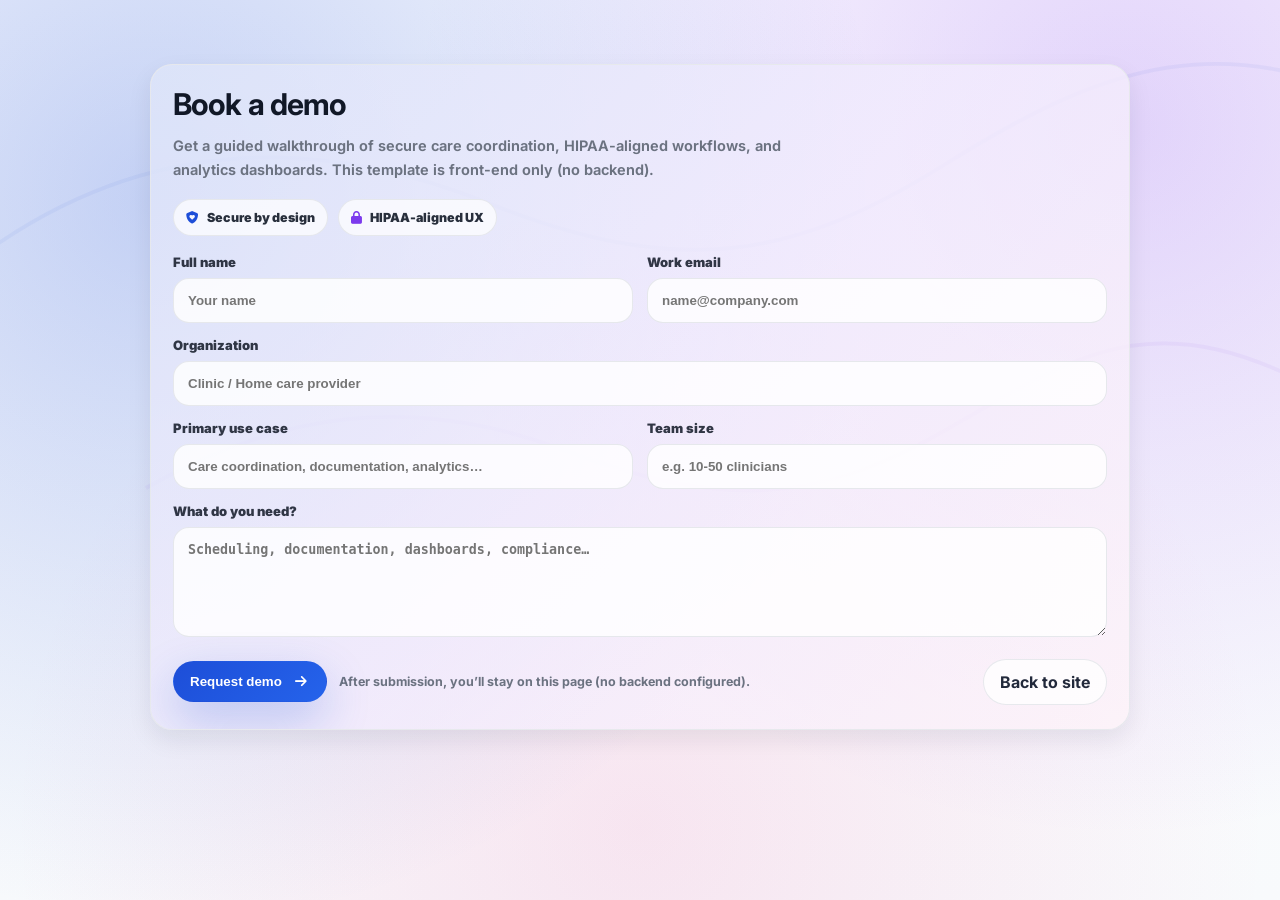
==== demo.html @ 6f3700ff "add all missing project files" ====
<!doctype html>
<html lang="en">
<head>
  <meta charset="utf-8" />
  <meta name="viewport" content="width=device-width, initial-scale=1" />
  <meta name="description" content="Book a demo - Caviient" />
  <title>Book a Demo — Caviient</title>

  <link rel="preconnect" href="https://fonts.googleapis.com" />
  <link rel="preconnect" href="https://fonts.gstatic.com" crossorigin />
  <link href="https://fonts.googleapis.com/css2?family=Inter:wght@400;500;600;700;800&display=swap" rel="stylesheet" />
  <link rel="stylesheet" href="https://cdnjs.cloudflare.com/ajax/libs/font-awesome/6.5.0/css/all.min.css" />

  <link rel="stylesheet" href="css/style.css" />

  <style>
    .demo-page{min-height:100vh; position:relative; overflow:hidden;}
    .demo-hero-bg{
      position:absolute; inset:0; z-index:-2;
      background:
        radial-gradient(circle at 12% 22%, rgba(29,78,216,.26), transparent 55%),
        radial-gradient(circle at 88% 14%, rgba(124,58,237,.22), transparent 52%),
        radial-gradient(circle at 50% 92%, rgba(236,72,153,.12), transparent 60%),
        linear-gradient(180deg, rgba(255,255,255,1), rgba(248,250,252,1));
    }
    .demo-hero-bg::after{
      content:"";
      position:absolute; inset:-120px;
      background:
        url('data:image/svg+xml;utf8,<svg xmlns="http://www.w3.org/2000/svg" width="1200" height="600" viewBox="0 0 1200 600"><path d="M50 200c80-60 170-70 270-30s160 30 240-20 150-80 250-20 190 90 310 40" fill="none" stroke="%231D4ED8" stroke-opacity="0.10" stroke-width="2"/><path d="M140 320c70-40 140-50 220-20s130 30 200-10 110-70 200-20 170 80 270 30" fill="none" stroke="%237C3AED" stroke-opacity="0.10" stroke-width="2"/></svg>');
      background-size:cover;
      opacity:.5;
      z-index:-1;
    }

    .demo-wrap{
      padding:64px 0 42px;
      display:grid;
      grid-template-columns:1fr;
      gap:18px;
      align-items:start;
    }

    .demo-panel{
      width:min(980px, 92vw);
      margin:0 auto;
      border-radius:var(--radius-xl);
      background:rgba(255,255,255,.78);
      border:1px solid rgba(229,231,235,.9);
      box-shadow:var(--shadow-sm);
      overflow:hidden;
      position:relative;
    }
    .demo-panel::before{
      content:"";
      position:absolute; inset:-2px;
      background:linear-gradient(135deg, rgba(29,78,216,.18), rgba(124,58,237,.12), rgba(236,72,153,.08));
      opacity:.65;
      pointer-events:none;
    }
    .demo-panel > *{position:relative; z-index:1;}

    .demo-head{
      padding:22px 22px 0;
      display:flex; align-items:flex-start; justify-content:space-between; gap:16px;
      flex-wrap:wrap;
    }
    .demo-head h1{
      margin:0;
      font-size:30px;
      letter-spacing:-.03em;
      line-height:1.15;
    }
    .demo-head p{margin:12px 0 0; color:var(--muted); font-weight:650; line-height:1.7; max-width:620px; font-size:14.5px;}

    .demo-badges{display:flex; gap:10px; flex-wrap:wrap;}
    .demo-badge{
      padding:10px 12px;
      border-radius:999px;
      border:1px solid rgba(229,231,235,.95);
      background:rgba(255,255,255,.72);
      font-weight:950;
      color:rgba(17,24,39,.9);
      font-size:12.5px;
    }

    .demo-form{
      padding:18px 22px 24px;
      display:grid;
      grid-template-columns:1fr 1fr;
      gap:14px;
      align-items:start;
    }
    .demo-form .field{margin:0;}
    .demo-form .contact-form__full{grid-column:1 / -1;}

    .demo-form-actions{
      grid-column:1 / -1;
      display:flex; gap:12px; align-items:center; justify-content:flex-start; flex-wrap:wrap;
      margin-top:4px;
    }
    .demo-note{color:var(--muted); font-weight:700; font-size:12.5px; line-height:1.6;}

    @media (max-width: 860px){
      .demo-wrap{padding:36px 0 28px;}
      .demo-form{grid-template-columns:1fr;}
      .demo-head{padding:20px 18px 0;}
      .demo-form{padding:14px 18px 20px;}
    }
  </style>
</head>
<body>
  <div class="demo-page">
    <div class="demo-hero-bg" aria-hidden="true"></div>

    <div class="demo-wrap">
      <div class="demo-panel">
        <div class="demo-head">
          <div>
            <h1>Book a demo</h1>
            <p>Get a guided walkthrough of secure care coordination, HIPAA-aligned workflows, and analytics dashboards. This template is front-end only (no backend).</p>
          </div>

          <div class="demo-badges" aria-hidden="true">
            <div class="demo-badge"><i class="fa-solid fa-shield-heart" style="color:var(--primary); margin-right:8px"></i>Secure by design</div>
            <div class="demo-badge"><i class="fa-solid fa-lock" style="color:var(--purple); margin-right:8px"></i>HIPAA-aligned UX</div>
          </div>
        </div>

        <form class="demo-form" onsubmit="return false;">
          <label class="field">
            <span class="field__label">Full name</span>
            <input class="field__input" type="text" placeholder="Your name" required />
          </label>

          <label class="field">
            <span class="field__label">Work email</span>
            <input class="field__input" type="email" placeholder="name@company.com" required />
          </label>

          <label class="field contact-form__full">
            <span class="field__label">Organization</span>
            <input class="field__input" type="text" placeholder="Clinic / Home care provider" required />
          </label>

          <label class="field">
            <span class="field__label">Primary use case</span>
            <input class="field__input" type="text" placeholder="Care coordination, documentation, analytics…" required />
          </label>

          <label class="field">
            <span class="field__label">Team size</span>
            <input class="field__input" type="text" placeholder="e.g. 10-50 clinicians" required />
          </label>

          <label class="field contact-form__full">
            <span class="field__label">What do you need?</span>
            <textarea class="field__input field__textarea" placeholder="Scheduling, documentation, dashboards, compliance…" rows="4" required></textarea>
          </label>

          <div class="demo-form-actions">
            <button type="submit" class="btn btn--primary btn--animated" data-ripple>
              <span class="btn__text">Request demo</span>
              <span class="btn__icon" aria-hidden="true"><i class="fa-solid fa-arrow-right"></i></span>
            </button>
            <div class="demo-note">After submission, you’ll stay on this page (no backend configured).</div>
            <a href="index.html#home" class="btn btn--outline" style="margin-left:auto" data-ripple>
              <span class="btn__text">Back to site</span>
            </a>
          </div>
        </form>
      </div>
    </div>
  </div>

  <script>
    (function(){
      const btns = document.querySelectorAll('button[data-ripple], a[data-ripple]');
      btns.forEach(btn=>{
        btn.addEventListener('pointerdown', (e)=>{
          const rect = btn.getBoundingClientRect();
          const x = e.clientX - rect.left;
          const y = e.clientY - rect.top;
          btn.style.setProperty('--rx', x + 'px');
          btn.style.setProperty('--ry', y + 'px');
          btn.classList.remove('ripple-animate');
          void btn.offsetWidth;
          btn.classList.add('ripple-animate');
          setTimeout(()=>btn.classList.remove('ripple-animate'), 650);
        });
      });
    })();
  </script>
</body>
</html>
---- css/style.css ----
:root{
  --primary:#1D4ED8;
  --secondary:#2563EB;
  --light:#DBEAFE;
  --dark:#0F172A;
  --bg:#FFFFFF;
  --soft:#F8FAFC;
  --text:#111827;
  --muted:#6B7280;
  --border:#E5E7EB;
  --success:#10B981;
  --purple:#7C3AED;
  --orange:#F59E0B;
  --pink:#EC4899;

  --radius-xl:22px;
  --radius-lg:16px;
  --radius-md:12px;
  --radius-sm:10px;

  --shadow-sm:0 10px 25px rgba(15,23,42,.08);
  --shadow-md:0 18px 45px rgba(15,23,42,.14);
  --shadow-lg:0 30px 75px rgba(15,23,42,.20);

  --container:1400px;
}

*{box-sizing:border-box}
html,body{width:100%;}
html{scroll-behavior:smooth; overflow-x:hidden;}
body{
  margin:0;
  font-family:Inter,system-ui,-apple-system,Segoe UI,Roboto,Arial,sans-serif;
  color:var(--text);
  background:var(--bg);
  overflow-x:hidden;
}
img{max-width:100%;height:auto;display:block}
a{color:inherit;text-decoration:none}
*{min-width:0;}


.container{width:min(100%, var(--container)); margin:0 auto; padding:0 20px;}

/* Preloader */
.preloader{
  position:fixed; inset:0;
  display:flex; flex-direction:column; align-items:center; justify-content:center;
  background:linear-gradient(180deg, rgba(255,255,255,1) 0%, rgba(248,250,252,1) 100%);
  z-index:9999;
  transition:opacity .5s ease, transform .7s ease;
}
.preloader--hide{opacity:0; transform:translateY(-10px); pointer-events:none;}
.preloader__spinner{
  width:58px; height:58px; border-radius:50%;
  border:4px solid rgba(37,99,235,.18);
  border-top-color:var(--primary);
  animation:spin 1s linear infinite;
  box-shadow:0 12px 30px rgba(29,78,216,.18);
}
.preloader__text{margin-top:14px; color:var(--muted); font-weight:600; letter-spacing:.2px;}
@keyframes spin{to{transform:rotate(360deg)}}

/* Background blobs/glows */
.bg-blobs{position:fixed; inset:0; z-index:-2; pointer-events:none;}
.blob{position:absolute; filter:blur(42px); opacity:.42; border-radius:999px;}
.blob--1{width:320px; height:320px; background:rgba(37,99,235,.55); left:-80px; top:120px;}
.blob--2{width:420px; height:420px; background:rgba(124,58,237,.35); right:-120px; top:30px;}
.blob--3{width:360px; height:360px; background:rgba(236,72,153,.22); left:30%; bottom:-160px;}

.bg-shapes{position:fixed; inset:0; width:100%; height:100%; z-index:-3; pointer-events:none; opacity:.95;}
.shape{transform-origin:center;}
.shape--1{animation:floatShape1 10s ease-in-out infinite;}
.shape--2{animation:floatShape2 12s ease-in-out infinite;}
.shape--dot{animation:dotPulse 7s ease-in-out infinite;}
.shape--dot2{animation:dotPulse 9s ease-in-out infinite;}
@keyframes floatShape1{0%,100%{transform:translateY(0) scale(1)}50%{transform:translateY(-14px) scale(1.02)}}
@keyframes floatShape2{0%,100%{transform:translateY(0) scale(1)}50%{transform:translateY(10px) scale(1.01)}}
@keyframes dotPulse{0%,100%{transform:scale(1); opacity:.10}50%{transform:scale(1.08); opacity:.16}}

/* Header */
.site-header{
  position:sticky; top:0; z-index:50;
  transition:background .25s ease, backdrop-filter .25s ease, box-shadow .25s ease;
}
.site-header--scrolled{
  background:rgba(255,255,255,.72);
  backdrop-filter:blur(14px);
  box-shadow:0 10px 40px rgba(15,23,42,.10);
}
.header__inner{
  height:78px; display:flex; align-items:center; justify-content:space-between; gap:16px;
}
.brand{display:flex; align-items:center; gap:12px; font-weight:800; letter-spacing:.2px;}
.brand__icon{
  width:40px; height:40px; border-radius:14px;
  display:grid; place-items:center;
  background:linear-gradient(135deg, rgba(29,78,216,.12), rgba(124,58,237,.10));
  border:1px solid rgba(229,231,235,.9);
  box-shadow:0 16px 40px rgba(29,78,216,.16);
}

.brand__text{font-size:18px}

.nav{display:flex; align-items:center; gap:22px; justify-content:center; flex:1;}
.nav__link{position:relative; color:rgba(17,24,39,.85); font-weight:600; font-size:14px; padding:8px 4px;}
.nav__link::after{
  content:"";
  position:absolute; left:0; right:0; bottom:3px;
  height:2px; border-radius:999px;
  background:linear-gradient(90deg, var(--primary), var(--purple));
  transform:scaleX(0);
  transform-origin:left;
  transition:transform .25s ease;
}
.nav__link:hover::after{transform:scaleX(1)}

.header__actions{display:flex; align-items:center; gap:14px;}

.btn{
  display:inline-flex; align-items:center; justify-content:center; gap:10px;
  padding:12px 16px;
  border-radius:999px;
  font-weight:700;
  border:1px solid transparent;
  transition:transform .2s ease, box-shadow .2s ease, background .2s ease, border-color .2s ease;
  position:relative;
  user-select:none;
  overflow:hidden;
}
.btn__icon{width:18px; display:inline-flex; justify-content:center}
.btn__icon--play{
  width:34px; height:34px; border-radius:999px;
  background:rgba(37,99,235,.14);
  border:1px solid rgba(37,99,235,.35);
}

.btn--primary{
  background:linear-gradient(135deg, var(--primary), var(--secondary));
  color:white;
  box-shadow:0 18px 45px rgba(29,78,216,.25);
}
.btn--outline{
  background:rgba(255,255,255,.8);
  border-color:rgba(229,231,235,.9);
  color:rgba(15,23,42,.92);
}
.btn--secondary{
  background:rgba(255,255,255,.75);
  border-color:rgba(219,234,254,.9);
  color:rgba(17,24,39,.92);
}

/* Animated gradient layer */
.btn--animated::before{
  content:"";
  position:absolute; inset:-2px;
  background:linear-gradient(120deg, rgba(255,255,255,.0), rgba(255,255,255,.22), rgba(255,255,255,.0));
  transform:translateX(-130%);
  transition:transform .65s ease;
}
.btn--animated:hover::before{transform:translateX(130%)}

.btn:hover{transform:translateY(-2px)}
.btn--primary:hover{box-shadow:0 24px 70px rgba(29,78,216,.32)}
.btn--outline:hover{box-shadow:0 14px 40px rgba(15,23,42,.10); border-color:rgba(37,99,235,.35)}
.btn--secondary:hover{box-shadow:0 16px 45px rgba(29,78,216,.14); border-color:rgba(37,99,235,.35)}

/* Ripple */
.btn[data-ripple]::after{
  content:"";
  position:absolute;
  width:12px; height:12px;
  border-radius:50%;
  background:rgba(255,255,255,.65);
  transform:translate(-50%,-50%) scale(0);
  opacity:0;
  transition:transform .6s ease, opacity .6s ease;
  pointer-events:none;
}
.btn[data-ripple].ripple-animate::after{
  left:var(--rx); top:var(--ry);
  transform:translate(-50%,-50%) scale(22);
  opacity:1;
}

.hamburger{display:none; background:transparent; border:none; width:44px; height:44px; border-radius:14px; cursor:pointer; position:relative;}
.hamburger__bar{
  position:absolute; left:10px; right:10px;
  height:2px; border-radius:2px; background:rgba(15,23,42,.8);
  transition:transform .25s ease, top .25s ease, opacity .2s ease;
}
.hamburger__bar:nth-child(1){top:14px}
.hamburger__bar:nth-child(2){top:21px}
.hamburger__bar:nth-child(3){top:28px}
.hamburger[aria-expanded="true"] .hamburger__bar:nth-child(1){top:21px; transform:rotate(45deg)}
.hamburger[aria-expanded="true"] .hamburger__bar:nth-child(2){opacity:0}
.hamburger[aria-expanded="true"] .hamburger__bar:nth-child(3){top:21px; transform:rotate(-45deg)}

.mobile-menu{display:none;}

/* HERO */
.hero{padding:48px 0 0; position:relative;}
.hero__grid{display:grid; grid-template-columns:1.05fr .95fr; gap:36px; align-items:center; padding:24px 0 0;}

.hero__sub--left{max-width:560px}

.device__photo{position:absolute; inset:0; width:100%; height:100%; object-fit:cover; border-radius:inherit;}
.device__photo--laptop{padding:0}
.device__photo--phone{object-fit:cover;}

.device__photo--laptop{
  transform:rotate(0deg);
}

.device__photo--phone{
  border-radius:inherit;
}



.hero__label{
  display:inline-flex; align-items:center; gap:10px;
  font-weight:800; letter-spacing:.18em; font-size:12px;
  color:rgba(29,78,216,.95);
  background:rgba(219,234,254,.55);
  border:1px solid rgba(37,99,235,.18);
  padding:10px 14px;
  border-radius:999px;
}
.hero__labelDot{width:7px; height:7px; border-radius:999px; background:var(--primary); box-shadow:0 0 0 6px rgba(37,99,235,.14)}

.hero__title{margin:16px 0 10px; font-size:48px; line-height:1.05; letter-spacing:-.03em;}
.hero__sub{margin:0; color:var(--muted); font-size:16px; line-height:1.75; max-width:560px;}
.hero__globalText{margin:0; color:var(--muted); font-size:16px; line-height:1.75; max-width:560px;}


.hero__cta{display:flex; gap:18px; margin-top:22px; flex-wrap:wrap}
.hero__globalText{margin-top:12px}
.hero__global{margin-top:12px}
.hero__securityLine{margin-top:22px; display:flex; align-items:center; gap:10px; font-weight:700}
.hero__trust{margin-top:26px}

.hero__trust{display:flex; gap:18px; margin-top:28px; flex-wrap:wrap}
.trust-item{display:flex; align-items:center; gap:10px; color:rgba(17,24,39,.86); font-weight:600; font-size:13px;}
.trust-item i{color:var(--primary); width:22px; height:22px; display:grid; place-items:center; border-radius:8px; background:rgba(29,78,216,.10); border:1px solid rgba(29,78,216,.18)}

/* visual */
.hero__visual{position:relative; min-height:520px;}
.hero__particles{position:absolute; inset:0; z-index:1; pointer-events:none;}

.device-stack{position:relative; width:100%; height:100%; z-index:2; transform-style:preserve-3d;}

.device{
  position:absolute;
  border-radius:26px;
  background:rgba(255,255,255,.72);
  border:1px solid rgba(229,231,235,.85);
  box-shadow:var(--shadow-lg);
  backdrop-filter:blur(10px);
}



.device--laptop{
  width:min(560px, 92%);
  height:380px;
  right:10px; top:56px;
  transform:none;
}
.device__glow{
  position:absolute; inset:-18px;
  background:radial-gradient(circle at 30% 20%, rgba(37,99,235,.35), rgba(124,58,237,.10) 55%, rgba(255,255,255,0) 70%);
  filter:blur(22px);
  z-index:-1;
}
.device__screen{position:absolute; inset:14px; border-radius:20px; overflow:hidden; background:linear-gradient(180deg, rgba(15,23,42,.05), rgba(15,23,42,.00));}

.dash-head{display:flex; align-items:center; gap:10px; padding:14px 14px 8px;}
.dash-pill{width:10px; height:10px; border-radius:999px; background:rgba(15,23,42,.14)}
.dash-pill--2{background:rgba(29,78,216,.25)}
.dash-pill--3{background:rgba(124,58,237,.25)}
.dash-title{margin-left:auto; font-weight:800; color:rgba(15,23,42,.78); font-size:13px;}

.dash-body{padding:0 14px 14px;}
.dash-grid{display:grid; grid-template-columns:1fr 1fr; gap:12px;}
.widget{border-radius:18px; border:1px solid rgba(229,231,235,.75); background:rgba(255,255,255,.78);}
.widget__icon{width:36px; height:36px; border-radius:14px; display:grid; place-items:center; background:rgba(37,99,235,.12); border:1px solid rgba(37,99,235,.22); color:var(--primary);}
.widget__icon--blue{background:rgba(29,78,216,.12)}
.widget__icon--purple{background:rgba(124,58,237,.12)}
.widget__icon--green{background:rgba(16,185,129,.12)}
.widget--purple .widget__icon{background:rgba(124,58,237,.12); border-color:rgba(124,58,237,.22); color:var(--purple)}

.widget--metric{padding:14px;}
.widget__label{color:var(--muted); font-size:12px; font-weight:700}
.widget__value{margin-top:8px; font-size:20px; font-weight:900; letter-spacing:-.02em}

.widget--chart{grid-column:1 / -1; padding:14px; position:relative; overflow:hidden; background:linear-gradient(180deg, rgba(219,234,254,.35), rgba(255,255,255,.78));}
.widget__top{display:flex; align-items:flex-start; justify-content:space-between; gap:10px;}
.widget__subtitle{color:rgba(17,24,39,.72); font-weight:800; font-size:13px;}
.chip{font-size:12px; font-weight:800; padding:8px 10px; border-radius:999px; border:1px solid rgba(229,231,235,.75); background:rgba(255,255,255,.85)}
.chip--success{border-color:rgba(16,185,129,.25); color:rgba(16,185,129,.95); background:rgba(16,185,129,.08)}
.chip--purple{border-color:rgba(124,58,237,.25); color:rgba(124,58,237,.95); background:rgba(124,58,237,.08)}

.spark{height:64px; margin-top:10px; border-radius:14px; background:
  linear-gradient(90deg, rgba(37,99,235,.18), rgba(124,58,237,.12));
  position:relative;
}
.spark::before{
  content:"";
  position:absolute; inset:0;
  background-image:linear-gradient(90deg, rgba(15,23,42,.08) 1px, transparent 1px);
  background-size:26px 100%;
  opacity:.7;
}
.spark::after{
  content:"";
  position:absolute; left:-10px; top:6px; right:-10px; bottom:6px;
  background:
    linear-gradient(180deg, rgba(255,255,255,.0), rgba(255,255,255,.35));
  clip-path:polygon(0% 70%, 12% 62%, 22% 66%, 34% 46%, 46% 58%, 56% 40%, 66% 52%, 78% 30%, 88% 38%, 100% 22%, 100% 100%, 0% 100%);
  background-color:rgba(37,99,235,.22);
}

.widget--list{padding:14px;}
.alert-list{list-style:none; padding:0; margin:10px 0 0; display:flex; flex-direction:column; gap:10px; color:rgba(17,24,39,.78); font-weight:700; font-size:13px;}
.dot{width:10px; height:10px; border-radius:999px; display:inline-block; margin-right:10px; vertical-align:middle}
.dot--blue{background:rgba(37,99,235,.8)}
.dot--purple{background:rgba(124,58,237,.8)}
.dot--orange{background:rgba(245,158,11,.86)}

.device__reflection{
  position:absolute; inset:0;
  background:linear-gradient(105deg, rgba(255,255,255,.55), rgba(255,255,255,0) 35%, rgba(255,255,255,.25) 55%, rgba(255,255,255,0) 70%);
  opacity:.25;
  transform:translateX(-40%) skewX(-12deg);
  animation:reflection 6s ease-in-out infinite;
}
@keyframes reflection{0%,40%{transform:translateX(-55%) skewX(-12deg); opacity:.18}70%{transform:translateX(20%) skewX(-12deg); opacity:.28}100%{transform:translateX(20%) skewX(-12deg); opacity:.18}}

.device--phone{
  width:270px; height:420px;
  right:92px; top:120px;
  transform:rotate(9deg);
  border-radius:30px;
}
.phone-screen{inset:10px;}
.phone-top{display:flex; align-items:center; gap:10px; padding:16px 18px 8px;}
.phone-notch{width:72px; height:18px; border-radius:999px; background:rgba(15,23,42,.10); margin:0 auto;}
.phone-time{font-weight:900; color:rgba(17,24,39,.78)}
.phone-card{margin:0 18px; padding:14px; border-radius:18px; background:linear-gradient(180deg, rgba(219,234,254,.55), rgba(255,255,255,.8)); border:1px solid rgba(229,231,235,.8)}
.phone-card__row{display:flex; align-items:center; gap:12px; color:rgba(17,24,39,.85); font-weight:800}
.phone-card__row i{color:var(--primary);}
.phone-card__title{font-size:13px}
.phone-card__sub{font-size:12px; color:var(--muted); font-weight:700}

.progress{margin-top:14px;}
.progress__label{font-size:12px; color:var(--muted); font-weight:800}
.progress__bar{display:block; height:10px; background:rgba(15,23,42,.06); border-radius:999px; overflow:hidden; margin-top:8px;}
.progress__fill{display:block; height:100%; width:0%; background:linear-gradient(90deg, var(--primary), var(--purple)); border-radius:999px;}

.phone-mini{display:grid; grid-template-columns:1fr 1fr; gap:12px; margin:14px 18px 18px;}
.mini{padding:12px; border-radius:18px; border:1px solid rgba(229,231,235,.8); background:rgba(255,255,255,.78)}
.mini__top{display:flex; align-items:center; justify-content:space-between; color:rgba(17,24,39,.8); font-weight:800; font-size:12px;}
.mini__top i{opacity:.95}
.mini--blue{background:linear-gradient(180deg, rgba(219,234,254,.55), rgba(255,255,255,.8))}
.mini--purple{background:linear-gradient(180deg, rgba(237,233,254,.6), rgba(255,255,255,.8))}
.mini__value{margin-top:12px; font-size:20px; font-weight:900; letter-spacing:-.02em;}
.device__shadow{position:absolute; left:50%; bottom:-14px; transform:translateX(-50%); width:240px; height:30px; background:rgba(15,23,42,.20); filter:blur(18px); border-radius:999px; opacity:.35;}

.hero__map{position:absolute; inset:-60px -60px -60px -60px; background:
  radial-gradient(circle at 30% 20%, rgba(37,99,235,.14), transparent 45%),
  radial-gradient(circle at 70% 10%, rgba(124,58,237,.10), transparent 42%),
  linear-gradient(180deg, rgba(219,234,254,.22), rgba(255,255,255,0));
  z-index:0;
  opacity:.9;
}
.hero__map::before{
  content:"";
  position:absolute; inset:0;
  background-image:url('data:image/svg+xml;utf8,<svg xmlns="http://www.w3.org/2000/svg" width="1200" height="600" viewBox="0 0 1200 600"><path d="M50 200c80-60 170-70 270-30s160 30 240-20 150-80 250-20 190 90 310 40" fill="none" stroke="%231D4ED8" stroke-opacity="0.15" stroke-width="2"/><path d="M140 320c70-40 140-50 220-20s130 30 200-10 110-70 200-20 170 80 270 30" fill="none" stroke="%237C3AED" stroke-opacity="0.12" stroke-width="2"/></svg>');
  background-size:cover;
  opacity:.35;
}

/* highlight strip */
.hero__bottom{padding:24px 0 10px;}
.highlight-strip{display:grid; grid-template-columns:repeat(4, 1fr); gap:14px;}
.feature-card{
  padding:18px 18px 16px;
  border-radius:var(--radius-xl);
  background:rgba(255,255,255,.72);
  border:1px solid rgba(229,231,235,.85);
  box-shadow:var(--shadow-sm);
  position:relative;
  overflow:hidden;
  transform:translateY(0);
  transition:transform .25s ease, box-shadow .25s ease, border-color .25s ease;
}
.feature-card::before{
  content:"";
  position:absolute; inset:-2px;
  background:linear-gradient(135deg, rgba(29,78,216,.18), rgba(124,58,237,.14), rgba(236,72,153,.08));
  opacity:0;
  transition:opacity .25s ease;
}
.feature-card:hover{transform:translateY(-6px); box-shadow:var(--shadow-md); border-color:rgba(37,99,235,.28)}
.feature-card:hover::before{opacity:1}
.feature-card__icon{
  width:42px; height:42px; border-radius:16px;
  display:grid; place-items:center;
  margin-bottom:12px;
  border:1px solid rgba(229,231,235,.9);
  background:rgba(255,255,255,.7);
  color:var(--primary);
  position:relative;
  z-index:1;
}
.feature-card__icon--blue{background:rgba(29,78,216,.12); border-color:rgba(29,78,216,.25)}
.feature-card__icon--cyan{background:rgba(37,99,235,.10); border-color:rgba(37,99,235,.22); color:rgba(37,99,235,.95)}
.feature-card__icon--purple{background:rgba(124,58,237,.10); border-color:rgba(124,58,237,.22); color:var(--purple)}
.feature-card__icon--green{background:rgba(16,185,129,.10); border-color:rgba(16,185,129,.22); color:var(--success)}
.feature-card__title{margin:0; font-size:16px; font-weight:900; letter-spacing:-.01em; position:relative; z-index:1;}
.feature-card__desc{margin:10px 0 0; color:var(--muted); line-height:1.6; font-weight:600; font-size:13.5px; position:relative; z-index:1;}

/* Sections */
.section{padding:72px 0;}
.section--light{background:transparent}
.section--dark{
  background:linear-gradient(180deg, rgba(15,23,42,1) 0%, rgba(9,14,28,1) 100%);
  position:relative;
  overflow:hidden;
}
.section--dark::before{
  content:""; position:absolute; inset:-80px;
  background:radial-gradient(circle at 20% 20%, rgba(29,78,216,.28), transparent 40%),
    radial-gradient(circle at 80% 10%, rgba(124,58,237,.22), transparent 45%);
  opacity:.65;
}
.section--dark .container{position:relative; z-index:1;}

.section-head__title{margin:0; font-size:34px; letter-spacing:-.03em; line-height:1.2; text-align:center; color:rgba(29,78,216,.98);}
.section-head__sub{margin:14px auto 0; color:var(--muted); font-weight:600; line-height:1.7; max-width:720px; text-align:center}

/* Solutions section polish */
#solutions .section-head{
  text-align:center;
}

#solutions .section-head__title{
  margin-left:auto;
  margin-right:auto;
}

#solutions .section-head__sub{
  margin-left:auto;
  margin-right:auto;
}

/* Services */
.services-grid{display:grid; grid-template-columns:repeat(3, 1fr); gap:16px; margin-top:30px;}
.service-card{
  background:rgba(255,255,255,.72);
  border:1px solid rgba(229,231,235,.85);
  border-radius:var(--radius-xl);
  padding:20px;
  box-shadow:var(--shadow-sm);
  position:relative;
  overflow:hidden;
  transition:transform .25s ease, box-shadow .25s ease, border-color .25s ease;
}
.service-card::after{
  content:"";
  position:absolute; inset:-1px;
  background:linear-gradient(135deg, rgba(29,78,216,.22), rgba(124,58,237,.14), rgba(236,72,153,.10));
  opacity:0;
  transition:opacity .25s ease;
}
.service-card:hover{transform:translateY(-6px); box-shadow:var(--shadow-md); border-color:rgba(37,99,235,.30)}
.service-card:hover::after{opacity:1}
.service-card > *{position:relative; z-index:1}

.service-card__icon{
  width:46px; height:46px; border-radius:18px;
  display:grid; place-items:center;
  border:1px solid rgba(229,231,235,.9);
  margin-bottom:14px;
}
.service-card__icon--blue{background:rgba(29,78,216,.12); color:var(--primary); border-color:rgba(29,78,216,.22)}
.service-card__icon--purple{background:rgba(124,58,237,.12); color:var(--purple); border-color:rgba(124,58,237,.22)}
.service-card__icon--green{background:rgba(16,185,129,.12); color:var(--success); border-color:rgba(16,185,129,.22)}
.service-card__icon--orange{background:rgba(245,158,11,.14); color:var(--orange); border-color:rgba(245,158,11,.25)}
.service-card__icon--pink{background:rgba(236,72,153,.12); color:var(--pink); border-color:rgba(236,72,153,.22)}
.service-card__icon--cyan{background:rgba(37,99,235,.12); color:rgba(37,99,235,.95); border-color:rgba(37,99,235,.22)}

.service-card__title{margin:0; font-size:16px; font-weight:900; letter-spacing:-.01em;}
.service-card__desc{margin:10px 0 0; color:var(--muted); line-height:1.65; font-weight:600; font-size:13.5px}
.service-card__link{margin-top:16px; display:flex; align-items:center; justify-content:space-between; font-weight:900; font-size:14px; color:rgba(29,78,216,.98)}
.service-card__link i{transition:transform .25s ease}
.service-card:hover .service-card__link i{transform:translateX(4px) rotate(-8deg)}

/* Stats */
.stats-grid{display:grid; grid-template-columns:repeat(5, 1fr); gap:14px;}
.section--dark .stat-card{
  background:rgba(255,255,255,.08);
  border:1px solid rgba(255,255,255,.14);
  backdrop-filter:blur(14px);
  -webkit-backdrop-filter:blur(14px);
}
.stat-card{
  background:rgba(255,255,255,.06);
  border:1px solid rgba(229,231,235,.16);
  border-radius:var(--radius-xl);
  padding:18px;
  color:white;
  transition:transform .25s ease, box-shadow .25s ease, border-color .25s ease;
  box-shadow:none;
  position:relative;
  overflow:hidden;
}
.stat-card::before{
  content:""; position:absolute; inset:-2px;
  background:linear-gradient(135deg, rgba(29,78,216,.20), rgba(124,58,237,.12));
  opacity:0; transition:opacity .25s ease;
}
.stat-card > *{position:relative; z-index:1}
.stat-card:hover{transform:translateY(-6px); border-color:rgba(37,99,235,.35); box-shadow:0 24px 60px rgba(29,78,216,.18)}
.stat-card:hover::before{opacity:1}

.stat-card__icon{width:44px; height:44px; border-radius:18px; display:grid; place-items:center; border:1px solid rgba(229,231,235,.18); background:rgba(255,255,255,.06); color:rgba(147,197,253,.95); margin-bottom:10px;}
.stat-card__num{font-size:26px; font-weight:950; letter-spacing:-.03em;}
.stat-card__label{margin-top:6px; color:rgba(255,255,255,.78); font-weight:700; font-size:13.5px; line-height:1.3;}

/* Footer */
.footer{
  padding:64px 0 28px;
  background:linear-gradient(180deg, rgba(12,22,46,1) 0%, rgba(9,14,28,1) 100%);
  border-top:1px solid rgba(37,99,235,.18);
  position:relative;
  overflow:hidden;
}

/* Glassmorphism layer */
.footer::before{
  content:"";
  position:absolute;
  inset:0;
  background:
    radial-gradient(circle at 18% 30%, rgba(29,78,216,.28), transparent 55%),
    radial-gradient(circle at 78% 20%, rgba(124,58,237,.20), transparent 52%),
    radial-gradient(circle at 55% 90%, rgba(236,72,153,.12), transparent 55%);
  opacity:.85;
  pointer-events:none;
}

.footer__inner{
  display:grid;
  grid-template-columns:1.2fr 1.8fr;
  gap:34px;
  position:relative;
  z-index:1;
}

/* Decorative blobs */
.footer__blobs{
  z-index:0;
  pointer-events:none;
}

.footer__blobs .blob{
  opacity:.55;
  filter:blur(52px);
}

.footer__blobs .blob--1{left:-120px; top:100px; width:360px; height:360px; background:rgba(37,99,235,.48)}
.footer__blobs .blob--2{right:-160px; top:40px; width:460px; height:460px; background:rgba(124,58,237,.32)}
.footer__blobs .blob--3{left:18%; bottom:-220px; width:420px; height:420px; background:rgba(236,72,153,.18)}

.footer__brand{
  background:rgba(255,255,255,.06);
  border:1px solid rgba(255,255,255,.12);
  border-radius:var(--radius-xl);
  padding:20px 18px;
  backdrop-filter:blur(16px);
  -webkit-backdrop-filter:blur(16px);
  box-shadow:0 20px 70px rgba(2,6,23,.35);
}

.footer__brand .brand--footer{margin-bottom:12px}

.brand--footer .brand__icon{
  box-shadow:0 18px 55px rgba(29,78,216,.25);
  border-color:rgba(255,255,255,.16);
  background:linear-gradient(135deg, rgba(29,78,216,.18), rgba(124,58,237,.12));
  display:grid;
  place-items:center;
  padding:8px;
}

.brand__logo{
  width:34px;
  height:34px;
  object-fit:contain;
  display:block;
}


.footer__tagline{
  color:rgba(255,255,255,.78);
  font-weight:750;
  line-height:1.7;
  margin-top:8px;
}

.footer__tagline--sub{
  color:rgba(147,197,253,.92);
  font-weight:800;
}

.footer__columns{
  display:grid;
  grid-template-columns:repeat(5, 1fr);
  gap:18px;
  align-items:start;
}

.footer__col{
  background:transparent;
  border:none;
  border-radius:0;
  padding:0;
}


.footer__title{
  font-weight:800;
  color:rgba(255,255,255,.9);
  margin-bottom:12px;
  font-size:13px;
  letter-spacing:.02em;
}


.footer__link{
  display:block;
  color:rgba(255,255,255,.72);
  font-weight:650;
  padding:8px 0;
  transition:color .2s ease, transform .2s ease, opacity .2s ease;
  font-size:13.5px;
}


.footer__link:hover{
  color:rgba(147,197,253,1);
  transform:translateX(4px);
}

.footer__bottom{
  margin-top:26px;
  position:relative;
  z-index:1;
  padding-top:18px;
  border-top:1px solid rgba(255,255,255,.10);
  color:rgba(229,231,235,.75);
  font-weight:750;
}

.footer__bottomLine{
  display:flex;
  align-items:flex-start;
  justify-content:space-between;
  gap:16px;
  flex-wrap:wrap;
}

.footer__legal{
  display:flex;
  gap:10px;
  flex-wrap:wrap;
  align-items:center;
}

.footer__legalLink{
  color:rgba(229,231,235,.78);
  font-weight:800;
  transition:color .2s ease;
}
.footer__legalLink:hover{color:rgba(147,197,253,1)}
.footer__sep{opacity:.55}

/* Responsive footer */
@media (max-width: 1100px){
  .footer__inner{grid-template-columns:1fr;}
  .footer__columns{grid-template-columns:repeat(2, 1fr)}
}

@media (max-width: 860px){
  .footer{padding:54px 0 22px;}
  .footer__columns{grid-template-columns:1fr}
  .footer__col{padding:14px 12px}
  .footer__bottomLine{flex-direction:column; align-items:flex-start}
}

/* Dropdown (Navbar) */
.nav-dd{position:relative; display:block;}
.nav-dd__trigger{background:transparent; border:none; cursor:pointer; font:inherit; padding:8px 4px; color:rgba(17,24,39,.85); font-weight:600;}
.nav-dd__menu{
  position:absolute; left:0; top:calc(100% + 14px);
  min-width:420px;
  padding:16px;
  border-radius:22px;
  background:rgba(255,255,255,.10);
  border:1px solid rgba(229,231,235,.28);
  box-shadow:0 30px 90px rgba(2,6,23,.22);
  backdrop-filter:blur(20px);
  -webkit-backdrop-filter:blur(20px);
  opacity:0; transform:translateY(10px) scale(.98);
  pointer-events:none;
  transition:opacity .18s ease, transform .22s ease;
}
.nav-dd__menu::before{
  content:"";
  position:absolute;
  inset:-2px;
  border-radius:26px;
  background:linear-gradient(135deg, rgba(29,78,216,.35), rgba(124,58,237,.20), rgba(236,72,153,.10));
  opacity:.60;
  filter:blur(18px);
  z-index:-1;
}

.nav-dd__grid{
  display:grid;
  grid-template-columns:1fr 1fr;
  gap:10px 14px;
}

.nav-dd__item{
  display:flex;
  align-items:center;
  gap:12px;
  padding:12px 12px;
  border-radius:16px;
  font-weight:1000;
  font-size:18px;
  color:rgba(15,23,42,.92);
  transition:background .18s ease, transform .18s ease, color .18s ease;
  background:rgba(255,255,255,.08);
  border:1px solid rgba(229,231,235,.18);
}
.nav-dd__item i{
  font-size:18px;
  width:38px;
  height:38px;
  display:grid;
  place-items:center;
  border-radius:14px;
  background:rgba(29,78,216,.12);
  border:1px solid rgba(29,78,216,.20);
  color:var(--primary);
  flex:0 0 auto;
}

.nav-dd__menu{position:absolute;}
.nav-dd__item:hover{background:rgba(219,234,254,.55); color:rgba(29,78,216,.98); transform:translateY(-2px);}
.nav-dd[data-open="true"] .nav-dd__menu{opacity:1; transform:translateY(0) scale(1); pointer-events:auto;}


/* Mobile dropdown */
.mobile-dd{display:flex; flex-direction:column; gap:8px; margin:6px 0;}
.mobile-dd__trigger{
  border:1px solid rgba(229,231,235,.85);
  background:rgba(255,255,255,.75);
  padding:12px 14px;
  border-radius:14px;
  font-weight:950;
  cursor:pointer;
  color:rgba(17,24,39,.92);
  transition:transform .2s ease, box-shadow .2s ease, border-color .2s ease;
}
.mobile-dd__trigger:hover{transform:translateY(-2px); box-shadow:0 16px 45px rgba(15,23,42,.10); border-color:rgba(37,99,235,.35)}
.mobile-dd__menu{display:flex; flex-direction:column; gap:10px; padding-left:10px;}
.mobile-dd__item{
  padding:10px 14px;
  border-radius:12px;
  border:1px solid rgba(229,231,235,.75);
  background:rgba(255,255,255,.72);
  font-weight:900;
  color:rgba(17,24,39,.86);
  transition:transform .18s ease, background .18s ease, color .18s ease;
}
.mobile-dd__item:hover{transform:translateX(4px); background:rgba(219,234,254,.55); color:rgba(29,78,216,.98)}

.sr-only{position:absolute; width:1px; height:1px; padding:0; margin:-1px; overflow:hidden; clip:rect(0,0,0,0); white-space:nowrap; border:0}

/* Responsive */

@media (max-width: 1100px){
  .hero__title{font-size:40px}
  .highlight-strip{grid-template-columns:repeat(2, 1fr)}
  .services-grid{grid-template-columns:repeat(2, 1fr)}
  .stats-grid{grid-template-columns:repeat(2, 1fr)}
}

@media (max-width: 992px){
  .hero__title{font-size:40px}
  .highlight-strip{grid-template-columns:repeat(2, 1fr)}
  .services-grid{grid-template-columns:repeat(2, 1fr)}
  .stats-grid{grid-template-columns:repeat(2, 1fr)}
  .premiumTrust__grid{grid-template-columns:repeat(2, 1fr)}
  .testimonials-grid{grid-template-columns:repeat(2, 1fr)}
  .pricing-grid{grid-template-columns:repeat(2, 1fr)}
  .team-grid{grid-template-columns:repeat(2, 1fr)}
  .resources-grid{grid-template-columns:repeat(2, 1fr)}
}

@media (max-width: 768px){
  .nav-dd__menu{left:0; right:0; margin:0; transform:none;}
  .nav-dd__menu{position:static; width:100%;}

  .nav{display:none}
  .header__actions .btn--outline{display:none}
  .hamburger{display:inline-flex}

  /* Required: stack/one-column layout on mobile */
  .services-grid{grid-template-columns:1fr;}
  .stats-grid{grid-template-columns:1fr;}
  .highlight-strip{grid-template-columns:1fr;}
  .premiumTrust__grid{grid-template-columns:1fr;}
  .testimonials-grid{grid-template-columns:1fr;}
  .pricing-grid{grid-template-columns:1fr;}
  .team-grid{grid-template-columns:1fr;}
  .resources-grid{grid-template-columns:1fr;}
  .contact-grid{grid-template-columns:1fr;}

  /* Typography scaling */
  .hero__title{font-size:32px;}
  .section-head__title{font-size:28px;}
  .testimonial-card__quote{font-size:38px;}
  .pricing-card__price{font-size:36px;}

  /* Hero overflow hardening */
  .hero__visual{min-height:420px; overflow:clip;}
  .hero__map{inset:-30px -30px -30px -30px;}
  .device--laptop{right:0; left:0; margin:0 auto; top:46px; width:100%; max-width:560px; height:auto;}
.device__photo--laptop{position:absolute; inset:0; width:100%; height:100%; object-fit:contain;}
  .device__photo--laptop{display:block; z-index:2;}
  .device--phone{display:none;}
  .mini-float{display:none !important;}
  .device-stack{overflow:clip;}
  .hero__particles{overflow:hidden;}




  /* Mobile: show a scrollable panel while keeping responsiveness */
  .mobile-menu{display:block; height:0; overflow:hidden; transition:height .28s ease;}
  .mobile-menu--open{height:70vh; max-height:520px; overflow:auto;}
  .mobile-menu__panel{padding:14px 0;}
  .mobile-menu__links{display:flex; flex-direction:column; gap:12px; padding:10px 0;}
  .mobile-menu__link{font-weight:900; color:rgba(17,24,39,.9); padding:10px 14px; border-radius:14px; border:1px solid rgba(229,231,235,.85); background:rgba(255,255,255,.75);}
  .mobile-menu__actions{display:flex; flex-direction:column; gap:10px;}
  .mobile-menu__actions .btn{width:100%}

  /* Also ensure dropdown menus fit on small screens */
  .nav-dd__menu{min-width:0; width:100%;}
  .nav-dd__grid{grid-template-columns:1fr;}

  .hero__grid{grid-template-columns:1fr; gap:20px;}
  .hero__visual{min-height:460px;}
  .device--laptop{right:0; left:0; margin:0 auto; top:46px; width:100%; max-width:560px; height:auto;}
  .device--phone{display:none;}
  .hero__title{font-size:34px;}
  .hero__sub{max-width:100%}
  .services-grid{grid-template-columns:1fr}
  .stats-grid{grid-template-columns:1fr}
  .highlight-strip{grid-template-columns:1fr;}
  .premiumTrust__grid{grid-template-columns:1fr;}
  .testimonials-grid{grid-template-columns:1fr;}
  .pricing-grid{grid-template-columns:1fr;}
  .team-grid{grid-template-columns:1fr;}
  .resources-grid{grid-template-columns:1fr;}
  .contact-grid{grid-template-columns:1fr;}
}



/* Utility animation class */
.float-y{animation:floatY 4s ease-in-out infinite}
@keyframes floatY{0%,100%{transform:translateY(0)}50%{transform:translateY(-10px)}}

/* floating mini cards around hero */
.mini-float{display:none;}

.mini-float__card i{width:34px; height:34px; border-radius:14px; display:grid; place-items:center; background:rgba(37,99,235,.12); border:1px solid rgba(37,99,235,.22); color:var(--primary)}
.mini-float__k{font-size:18px; font-weight:950; letter-spacing:-.02em;}
.mini-float__t{font-size:12px; color:var(--muted); font-weight:800; margin-top:2px;}
.mini-float--1{left:18px; top:120px; transform:rotate(-5deg)}
.mini-float--2{right:30px; top:150px; animation-delay:.4s; transform:rotate(6deg)}
.mini-float--3{left:40px; bottom:40px; animation-delay:.8s; transform:rotate(-2deg)}
@keyframes miniFloat{0%,100%{transform:translateY(0)}50%{transform:translateY(-10px)}}
.mini-float__card--alt i{background:rgba(124,58,237,.12); border-color:rgba(124,58,237,.22); color:var(--purple)}
.mini-float__card--pink i{background:rgba(236,72,153,.12); border-color:rgba(236,72,153,.22); color:var(--pink)}

/* Reduce motion */
@media (prefers-reduced-motion: reduce){
  *{scroll-behavior:auto !important; animation:none !important; transition:none !important}
}

/* Hard stop: prevent horizontal overflow from transforms/absolute effects */
@media (max-width: 480px){
  .hero__visual,.device-stack,.hero__particles{overflow:clip;}
  .device__shadow{display:none;}
  .phone-mini{margin-left:auto; margin-right:auto;}
}
@media (max-width: 768px){

  .device--laptop{
    position:relative;
    width:100%;
    max-width:560px;
    margin:0 auto;
    top:0;
  }

  .device__photo--laptop{
    position:relative;   /* 👈 change from absolute */
    width:100%;
    height:auto;
    
  }

}

/* ---------------- Added sections: Testimonials / Pricing / FAQ / Contact / Team / Resources ---------------- */

/* Premium trusted features (single horizontal card) */
.section--premiumTrust{padding:48px 0;}

.premiumTrust__heading{
  text-align:center;
  margin:0 0 18px;
  font-size:28px;
  letter-spacing:-.03em;
  line-height:1.25;
  color:rgba(17,24,39,.92);
}

.premiumTrust__card{
  width:min(1400px, 98vw);
  margin:0 auto;
  border-radius:var(--radius-xl);
  background:rgba(15,23,42,.88);
  border:1px solid rgba(37,99,235,.25);
  box-shadow:var(--shadow-sm);
  padding:22px 18px;
  position:relative;
  overflow:hidden;
}


.premiumTrust__card::after{
  content:"";
  position:absolute; inset:-1px;
  background:linear-gradient(135deg, rgba(29,78,216,.18), rgba(124,58,237,.12), rgba(236,72,153,.08));
  opacity:.85;
  pointer-events:none;
}

.premiumTrust__card > *{position:relative; z-index:1;}

.premiumTrust__grid{
  display:grid;
  grid-template-columns:repeat(4, 1fr);
  gap:14px;
}

.premiumTrust__item{
  padding:16px 14px;
  border-radius:18px;
  border:1px solid rgba(229,231,235,.8);
  background:rgba(255,255,255,.65);
  transition:transform .25s ease, box-shadow .25s ease, border-color .25s ease;
}

.premiumTrust__item:hover{
  transform:translateY(-4px);
  box-shadow:var(--shadow-sm);
  border-color:rgba(37,99,235,.30);
}

.premiumTrust__icon{
  width:44px;
  height:44px;
  border-radius:18px;
  display:grid;
  place-items:center;
  margin-bottom:10px;
  background:rgba(29,78,216,.10);
  border:1px solid rgba(29,78,216,.20);
  color:var(--primary);
}

.premiumTrust__icon--growth{background:rgba(37,99,235,.10); border-color:rgba(37,99,235,.22);}
.premiumTrust__icon--global{background:rgba(124,58,237,.10); border-color:rgba(124,58,237,.22); color:var(--purple);}
.premiumTrust__icon--support{background:rgba(16,185,129,.10); border-color:rgba(16,185,129,.22); color:var(--success);}

.premiumTrust__title{
  font-weight:1000;
  letter-spacing:-.02em;
  font-size:15px;
  color:rgba(17,24,39,.92);
}

.premiumTrust__sub{
  margin-top:6px;
  font-weight:700;
  color:var(--muted);
  line-height:1.6;
  font-size:13px;
}

@media (max-width: 1100px){
  .premiumTrust__grid{grid-template-columns:repeat(2, 1fr)}
  .premiumTrust__heading{font-size:24px}
}

@media (max-width: 860px){
  .premiumTrust__grid{grid-template-columns:1fr}
  .premiumTrust__card{padding:18px 14px}
}



.testimonials-grid{
  display:grid;
  grid-template-columns:repeat(3, 1fr);
  gap:16px;
  margin-top:30px;
}

.testimonial-card{
  background:rgba(255,255,255,.78);
  border:1px solid rgba(229,231,235,.85);
  border-radius:var(--radius-xl);
  padding:22px;
  box-shadow:var(--shadow-sm);
  position:relative;
  overflow:hidden;
  transition:transform .25s ease, box-shadow .25s ease, border-color .25s ease;
  backdrop-filter: blur(10px);
  -webkit-backdrop-filter: blur(10px);
}

.testimonial-card::before{
  content:"";
  position:absolute;
  inset:-2px;
  background:linear-gradient(135deg, rgba(29,78,216,.22), rgba(124,58,237,.14), rgba(236,72,153,.08));
  opacity:0;
  transition:opacity .25s ease;
  z-index:0;
}

.testimonial-card::after{
  content:"";
  position:absolute;
  left:-30px;
  top:-30px;
  width:120px;
  height:120px;
  border-radius:999px;
  background:radial-gradient(circle at 30% 30%, rgba(37,99,235,.25), rgba(124,58,237,.10) 60%, rgba(255,255,255,0) 70%);
  opacity:.65;
  z-index:0;
}

.testimonial-card:hover{
  transform:translateY(-8px);
  box-shadow:var(--shadow-md);
  border-color:rgba(37,99,235,.30)
}

.testimonial-card:hover::before{opacity:1}

.testimonial-card > *{position:relative; z-index:1}

.testimonial-card__quote{
  font-size:44px;
  line-height:1;
  font-weight:1000;
  color:rgba(29,78,216,.30);
  margin-bottom:10px;
}

.testimonial-card__text{
  margin:0;
  color:rgba(17,24,39,.86);
  font-weight:650;
  line-height:1.75;
  font-size:14px;
}

.testimonial-card__person{
  display:flex;
  align-items:center;
  gap:12px;
  margin-top:18px;
}

.testimonial-card__avatar{
  width:46px;
  height:46px;
  border-radius:20px;
  display:grid;
  place-items:center;
  border:1px solid rgba(229,231,235,.9);
  background:rgba(255,255,255,.70);
  color:var(--primary);
  box-shadow:0 14px 35px rgba(29,78,216,.10);
}

.testimonial-card__name{
  font-weight:1000;
  color:rgba(17,24,39,.92)
}

.testimonial-card__role{
  font-weight:800;
  color:var(--muted);
  font-size:12.5px;
  margin-top:2px;
}

@media (max-width: 1100px){
  .testimonials-grid{grid-template-columns:repeat(2, 1fr)}
}

@media (max-width: 860px){
  .testimonials-grid{grid-template-columns:1fr}
}


.pricing-grid{display:grid; grid-template-columns:repeat(3, 1fr); gap:16px; margin-top:30px; align-items:stretch;}
.pricing-card{
  background:rgba(255,255,255,.72);
  border:1px solid rgba(229,231,235,.85);
  border-radius:var(--radius-xl);
  padding:22px;
  box-shadow:var(--shadow-sm);
  position:relative;
  overflow:hidden;
  transition:transform .25s ease, box-shadow .25s ease, border-color .25s ease;
}
.pricing-card::after{
  content:"";
  position:absolute; inset:-1px;
  background:linear-gradient(135deg, rgba(29,78,216,.22), rgba(124,58,237,.14), rgba(236,72,153,.10));
  opacity:0;
  transition:opacity .25s ease;
}
.pricing-card:hover{transform:translateY(-6px); box-shadow:var(--shadow-md); border-color:rgba(37,99,235,.30)}
.pricing-card:hover::after{opacity:1}
.pricing-card > *{position:relative; z-index:1}
.pricing-card--featured{border-color:rgba(37,99,235,.35); box-shadow:0 24px 60px rgba(29,78,216,.18);}
.pricing-card__badge{
  display:inline-flex;
  padding:8px 12px;
  border-radius:999px;
  background:rgba(29,78,216,.12);
  border:1px solid rgba(29,78,216,.22);
  color:rgba(29,78,216,.98);
  font-weight:950;
  font-size:12px;
  letter-spacing:.02em;
}
.pricing-card__top{margin-top:12px;}
.pricing-card__tier{font-weight:950; font-size:18px; letter-spacing:-.02em; color:rgba(17,24,39,.92)}
.pricing-card__price{margin-top:12px; font-size:42px; font-weight:1000; letter-spacing:-.04em; color:rgba(17,24,39,.92);}
.pricing-card__currency{font-size:16px; font-weight:950; opacity:.8; vertical-align:top; margin-right:2px;}
.pricing-card__billing{margin-top:6px; color:var(--muted); font-weight:700; font-size:13px;}
.pricing-card__list{list-style:none; padding:0; margin:18px 0 0; display:flex; flex-direction:column; gap:10px;}
.pricing-card__list li{display:flex; align-items:flex-start; gap:10px; color:rgba(17,24,39,.82); font-weight:650; line-height:1.5; font-size:13.5px;}
.pricing-card__list li i{color:rgba(16,185,129,.95); margin-top:2px;}
.pricing-card__btn{margin-top:18px; width:fit-content;}

.faq-grid{margin-top:30px; display:grid; grid-template-columns:1fr; gap:14px;}
.faq-item{
  background:rgba(255,255,255,.06);
  border:1px solid rgba(229,231,235,.16);
  border-radius:var(--radius-xl);
  overflow:hidden;
  position:relative;
  transition:transform .25s ease, border-color .25s ease, background .25s ease;
}

.faq-item::before{
  content:"";
  position:absolute;
  inset:-2px;
  background:linear-gradient(135deg, rgba(29,78,216,.25), rgba(124,58,237,.14), rgba(236,72,153,.08));
  opacity:0;
  transition:opacity .25s ease;
  pointer-events:none;
}

.faq-item:hover{
  transform:translateY(-3px);
  border-color:rgba(37,99,235,.35);
}

.faq-item[open]{
  background:rgba(255,255,255,.08);
  border-color:rgba(37,99,235,.45);
}

.faq-item[open]::before{opacity:1;}

.faq-item__summary{list-style:none;}

.faq-item summary{
  cursor:pointer;
  padding:18px 20px;
  list-style:none;
  display:flex;
  align-items:flex-start;
  justify-content:space-between;
  gap:14px;
  color:rgba(255,255,255,.92);
  font-weight:950;
  font-size:15px;
  position:relative;
  z-index:1;
}

.faq-item summary::-webkit-details-marker{display:none;}

.faq-item summary i{
  margin-top:2px;
  color:rgba(147,197,253,.95);
  transition:transform .25s ease, color .25s ease;
}

.faq-item[open] summary i{
  transform:rotate(45deg);
  color:rgba(147,197,253,1);
}

.faq-item__content{
  padding:0 20px 18px;
  color:rgba(255,255,255,.80);
  font-weight:650;
  line-height:1.75;
  font-size:14px;
  position:relative;
  z-index:1;
}

.faq-item__content::before{
  content:"";
  display:block;
  height:1px;
  background:rgba(229,231,235,.20);
  margin:0 0 14px;
}


.contact-grid{display:grid; grid-template-columns:1fr 1.1fr; gap:20px; margin-top:30px; align-items:start;}
.contact-card{
  background:rgba(255,255,255,.72);
  border:1px solid rgba(229,231,235,.85);
  border-radius:var(--radius-xl);
  padding:22px;
  box-shadow:var(--shadow-sm);
}
.contact-card__row{display:flex; align-items:flex-start; gap:12px; margin-top:16px;}
.contact-card__row:first-child{margin-top:0;}
.contact-card__row i{width:44px; height:44px; border-radius:18px; display:grid; place-items:center; border:1px solid rgba(229,231,235,.9); background:rgba(37,99,235,.10); color:var(--primary)}
.contact-card__label{font-weight:950; color:rgba(17,24,39,.92);}
.contact-card__value{margin-top:4px; color:var(--muted); font-weight:700; font-size:13.5px; line-height:1.6;}

.field{display:block; width:100%;}
.field__label{display:block; font-weight:900; color:rgba(17,24,39,.86); font-size:13px; margin-bottom:8px;}
.field__input{
  width:100%;
  padding:14px 14px;
  border-radius:16px;
  border:1px solid rgba(229,231,235,.95);
  background:rgba(255,255,255,.82);
  color:rgba(17,24,39,.92);
  font-weight:700;
  outline:none;
}
.field__input:focus{border-color:rgba(37,99,235,.45); box-shadow:0 0 0 4px rgba(29,78,216,.10)}
.field__textarea{resize:vertical; min-height:110px;}
.contact-form{
  background:rgba(255,255,255,.72);
  border:1px solid rgba(229,231,235,.85);
  border-radius:var(--radius-xl);
  padding:22px;
  box-shadow:var(--shadow-sm);
}
.contact-form__grid{display:grid; grid-template-columns:1fr 1fr; gap:14px;}
.contact-form__full{grid-column:1 / -1;}
.contact-form .btn{margin-top:16px; width:100%; justify-content:center;}
.contact-form__note{margin-top:10px; color:var(--muted); font-weight:700; font-size:12.5px; line-height:1.6;}

.team-grid{margin-top:30px; display:grid; grid-template-columns:repeat(3, 1fr); gap:16px;}
.team-card{
  background:rgba(255,255,255,.72);
  border:1px solid rgba(229,231,235,.85);
  border-radius:var(--radius-xl);
  padding:22px;
  box-shadow:var(--shadow-sm);
  transition:transform .25s ease, box-shadow .25s ease, border-color .25s ease;
}
.team-card:hover{transform:translateY(-6px); box-shadow:var(--shadow-md); border-color:rgba(37,99,235,.30)}
.team-card__avatar{width:54px; height:54px; border-radius:22px; display:grid; place-items:center; border:1px solid rgba(229,231,235,.9); background:rgba(37,99,235,.10); color:var(--primary); font-size:20px;}
.team-card__name{margin-top:14px; font-weight:1000; letter-spacing:-.02em; color:rgba(17,24,39,.92); font-size:16px;}
.team-card__role{margin-top:6px; color:var(--muted); font-weight:800; font-size:13.5px;}
.team-card__social{margin-top:14px; display:flex; gap:10px; color:rgba(17,24,39,.74);}
.team-card__social i{width:42px; height:42px; border-radius:18px; display:grid; place-items:center; border:1px solid rgba(229,231,235,.85); background:rgba(255,255,255,.75); transition:transform .2s ease, color .2s ease, border-color .2s ease}
.team-card__social i:hover{transform:translateY(-3px); color:rgba(29,78,216,.98); border-color:rgba(37,99,235,.30)}

.resources-grid{margin-top:30px; display:grid; grid-template-columns:repeat(3, 1fr); gap:16px;}
.resource-card{
  background:rgba(255,255,255,.72);
  border:1px solid rgba(229,231,235,.85);
  border-radius:var(--radius-xl);
  padding:22px;
  box-shadow:var(--shadow-sm);
  transition:transform .25s ease, box-shadow .25s ease, border-color .25s ease;
  position:relative;
  overflow:hidden;
}
.resource-card::after{
  content:"";
  position:absolute; inset:-1px;
  background:linear-gradient(135deg, rgba(29,78,216,.22), rgba(124,58,237,.14), rgba(236,72,153,.10));
  opacity:0;
  transition:opacity .25s ease;
}
.resource-card:hover{transform:translateY(-6px); box-shadow:var(--shadow-md); border-color:rgba(37,99,235,.30)}
.resource-card:hover::after{opacity:1}
.resource-card > *{position:relative; z-index:1}
.resource-card__tag{display:inline-flex; padding:8px 12px; border-radius:999px; background:rgba(29,78,216,.12); border:1px solid rgba(29,78,216,.22); color:rgba(29,78,216,.98); font-weight:950; font-size:12px;}
.resource-card__title{margin-top:14px; font-weight:1000; letter-spacing:-.02em; color:rgba(17,24,39,.92); font-size:16px; line-height:1.35;}
.resource-card__desc{margin-top:10px; color:var(--muted); font-weight:700; line-height:1.7; font-size:13.5px;}
.resource-card__link{margin-top:16px; display:flex; align-items:center; justify-content:space-between; font-weight:1000; color:rgba(29,78,216,.98)}
.resource-card__link i{transition:transform .25s ease}
.resource-card:hover .resource-card__link i{transform:translateX(4px) rotate(-8deg)}

@media (max-width: 1100px){
  .testimonials-grid{grid-template-columns:repeat(2, 1fr)}
  .pricing-grid{grid-template-columns:repeat(2, 1fr)}
  .team-grid{grid-template-columns:repeat(2, 1fr)}
  .resources-grid{grid-template-columns:repeat(2, 1fr)}
}

@media (max-width: 860px){
  .testimonials-grid{grid-template-columns:1fr}
  .pricing-grid{grid-template-columns:1fr}
  .contact-grid{grid-template-columns:1fr}
  .contact-form__grid{grid-template-columns:1fr}
  .team-grid{grid-template-columns:1fr}
  .resources-grid{grid-template-columns:1fr}
}
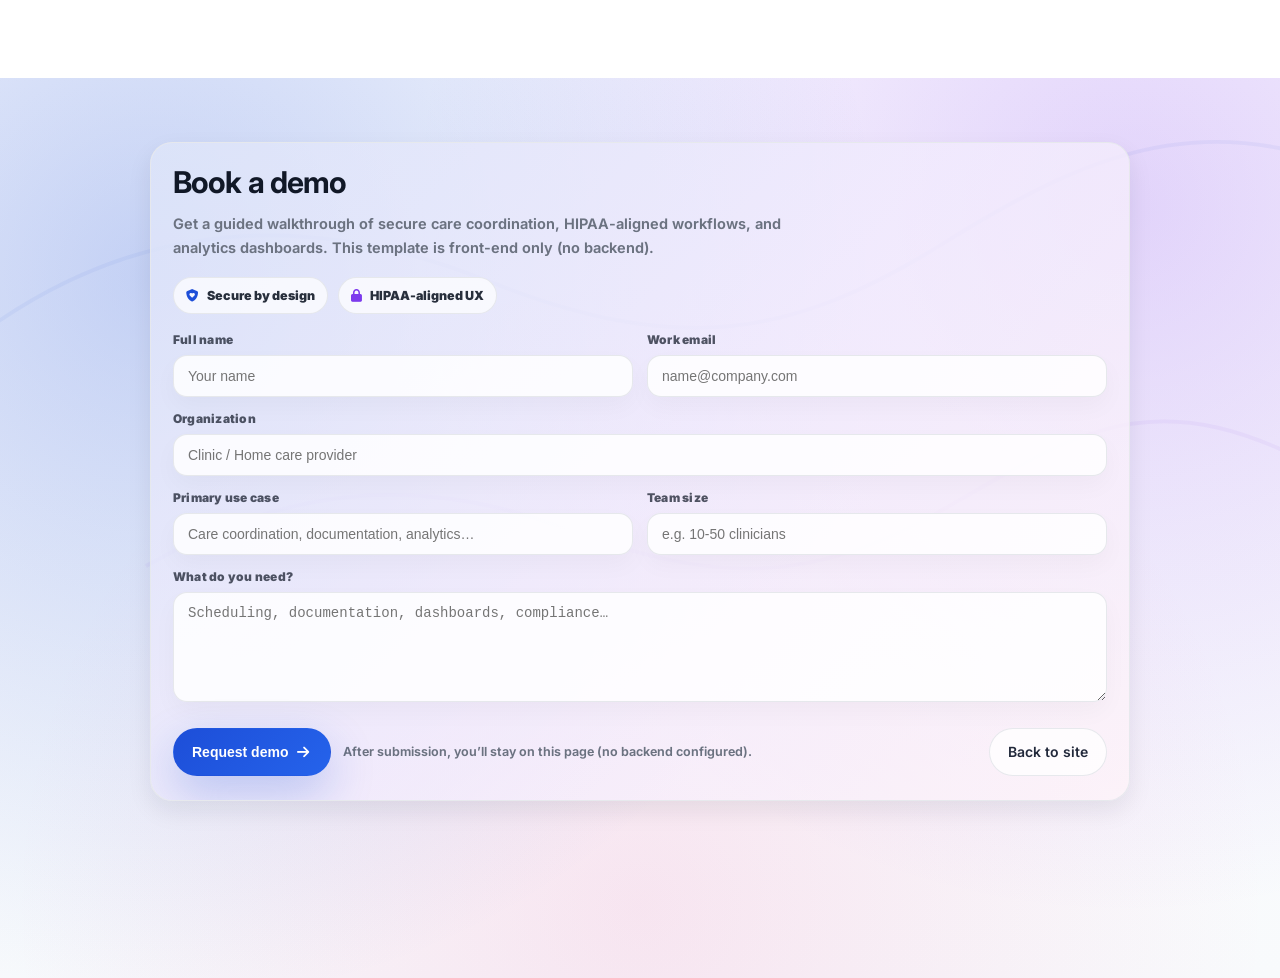
==== commit 8d6121b8: "Fix hero section responsiveness and button sizing" ====
--- a/demo.html
+++ b/demo.html
@@ -96,10 +96,53 @@
 
     .demo-form-actions{
       grid-column:1 / -1;
-      display:flex; gap:12px; align-items:center; justify-content:flex-start; flex-wrap:wrap;
-      margin-top:4px;
-    }
-    .demo-note{color:var(--muted); font-weight:700; font-size:12.5px; line-height:1.6;}
+      display:flex;
+      gap:12px;
+      align-items:center;
+      justify-content:flex-start;
+      flex-wrap:wrap;
+      margin-top:8px;
+    }
+    .demo-note{color:var(--muted); font-weight:650; font-size:12.5px; line-height:1.6; padding:2px 0;}
+
+    /* Inputs (make perfect look) */
+    .field{display:block; margin:0;}
+    .field__label{
+      display:block;
+      font-size:12px;
+      font-weight:900;
+      color:rgba(17,24,39,.72);
+      letter-spacing:.02em;
+      margin:0 0 8px;
+    }
+    .field__input,
+    .field__textarea{
+      width:100%;
+      border-radius:14px;
+      border:1px solid rgba(229,231,235,.95);
+      background:rgba(255,255,255,.84);
+      padding:12px 14px;
+      font-size:14px;
+      color:rgba(15,23,42,.95);
+      outline:none;
+      box-shadow:0 10px 25px rgba(2,6,23,.03);
+      transition:border-color .15s ease, box-shadow .15s ease, transform .15s ease;
+    }
+    .field__input:focus,
+    .field__textarea:focus{
+      border-color:rgba(37,99,235,.45);
+      box-shadow:0 18px 45px rgba(29,78,216,.12);
+    }
+    .field__textarea{resize:vertical; min-height:110px;}
+
+    /* Button alignment inside demo */
+    .demo-form-actions .btn{min-height:48px;}
+
+    @media (max-width: 860px){
+      .demo-form-actions .btn{width:auto; flex:1 1 auto;}
+      .demo-note{flex:1 1 100%;}
+    }
+
 
     @media (max-width: 860px){
       .demo-wrap{padding:36px 0 28px;}
--- a/css/style.css
+++ b/css/style.css
@@ -30,8 +30,9 @@
 html{scroll-behavior:smooth; overflow-x:hidden;}
 body{
   margin:0;
-  font-family:Inter,system-ui,-apple-system,Segoe UI,Roboto,Arial,sans-serif;
+  font-family:Inter,system-ui,-apple-system,Segoe UI,Roboto,sans-serif;
   color:var(--text);
+  background: #fff !important;
   background:var(--bg);
   overflow-x:hidden;
 }
@@ -62,54 +63,89 @@
 @keyframes spin{to{transform:rotate(360deg)}}
 
 /* Background blobs/glows */
-.bg-blobs{position:fixed; inset:0; z-index:-2; pointer-events:none;}
-.blob{position:absolute; filter:blur(42px); opacity:.42; border-radius:999px;}
-.blob--1{width:320px; height:320px; background:rgba(37,99,235,.55); left:-80px; top:120px;}
-.blob--2{width:420px; height:420px; background:rgba(124,58,237,.35); right:-120px; top:30px;}
-.blob--3{width:360px; height:360px; background:rgba(236,72,153,.22); left:30%; bottom:-160px;}
-
-.bg-shapes{position:fixed; inset:0; width:100%; height:100%; z-index:-3; pointer-events:none; opacity:.95;}
-.shape{transform-origin:center;}
-.shape--1{animation:floatShape1 10s ease-in-out infinite;}
-.shape--2{animation:floatShape2 12s ease-in-out infinite;}
-.shape--dot{animation:dotPulse 7s ease-in-out infinite;}
-.shape--dot2{animation:dotPulse 9s ease-in-out infinite;}
-@keyframes floatShape1{0%,100%{transform:translateY(0) scale(1)}50%{transform:translateY(-14px) scale(1.02)}}
-@keyframes floatShape2{0%,100%{transform:translateY(0) scale(1)}50%{transform:translateY(10px) scale(1.01)}}
-@keyframes dotPulse{0%,100%{transform:scale(1); opacity:.10}50%{transform:scale(1.08); opacity:.16}}
+
+
+
+
 
 /* Header */
 .site-header{
-  position:sticky; top:0; z-index:50;
-  transition:background .25s ease, backdrop-filter .25s ease, box-shadow .25s ease;
-}
-.site-header--scrolled{
-  background:rgba(255,255,255,.72);
-  backdrop-filter:blur(14px);
-  box-shadow:0 10px 40px rgba(15,23,42,.10);
+  position:fixed;
+  top:0;
+  left:0;
+  width:100%;
+  z-index:999;
+}
+.site-header{
+  position:fixed;
+  top:0;
+  left:0;
+  width:100%;
+  z-index:999;
+  background:#fff;
+  box-shadow:0 4px 20px rgba(0,0,0,0.06);
+}
+body{
+  padding-top:78px;
+}
+@media (max-width: 1024px){
+
+  .site-header .header__inner{
+    display:flex;
+    align-items:center;
+    justify-content:space-between;
+    height:70px;
+  }
+
+  .header__actions{
+    display:flex;
+    align-items:center;
+    gap:8px;
+    margin-left:auto;
+  }
+
+  .header__actions .btn{
+    all:unset; /* 🔥 removes broken inherited styles */
+    display:flex;
+    align-items:center;
+    justify-content:center;
+
+    background:linear-gradient(135deg, var(--primary), var(--secondary));
+    color:white;
+
+    padding:6px 10px;
+    font-size:11.5px;
+
+    border-radius:25px;
+    height:32px;
+    white-space:nowrap;
+  }
+
+  .hamburger{
+    width:40px;
+    height:40px;
+    display:flex;
+    align-items:center;
+    justify-content:center;
+  }
 }
 .header__inner{
   height:78px; display:flex; align-items:center; justify-content:space-between; gap:16px;
 }
-.brand{display:flex; align-items:center; gap:12px; font-weight:800; letter-spacing:.2px;}
-.brand__icon{
-  width:40px; height:40px; border-radius:14px;
-  display:grid; place-items:center;
-  background:linear-gradient(135deg, rgba(29,78,216,.12), rgba(124,58,237,.10));
-  border:1px solid rgba(229,231,235,.9);
-  box-shadow:0 16px 40px rgba(29,78,216,.16);
-}
+.brand{display:flex; align-items:center; gap:12px; font-weight:200; letter-spacing:.2px;}
+
 
 .brand__text{font-size:18px}
 
 .nav{display:flex; align-items:center; gap:22px; justify-content:center; flex:1;}
-.nav__link{position:relative; color:rgba(17,24,39,.85); font-weight:600; font-size:14px; padding:8px 4px;}
+.nav__link{position:relative; color:rgba(17,24,39,.85); font-weight:100; font-size:14px; padding:8px 4px;}
 .nav__link::after{
   content:"";
   position:absolute; left:0; right:0; bottom:3px;
   height:2px; border-radius:999px;
   background:linear-gradient(90deg, var(--primary), var(--purple));
   transform:scaleX(0);
+  
   transform-origin:left;
   transition:transform .25s ease;
 }
@@ -121,7 +157,7 @@
   display:inline-flex; align-items:center; justify-content:center; gap:10px;
   padding:12px 16px;
   border-radius:999px;
-  font-weight:700;
+  font-weight:200;
   border:1px solid transparent;
   transition:transform .2s ease, box-shadow .2s ease, background .2s ease, border-color .2s ease;
   position:relative;
@@ -150,6 +186,8 @@
   border-color:rgba(219,234,254,.9);
   color:rgba(17,24,39,.92);
 }
+
+
 
 /* Animated gradient layer */
 .btn--animated::before{
@@ -199,6 +237,7 @@
 
 .mobile-menu{display:none;}
 
+
 /* HERO */
 .hero{padding:48px 0 0; position:relative;}
 .hero__grid{display:grid; grid-template-columns:1.05fr .95fr; gap:36px; align-items:center; padding:24px 0 0;}
@@ -245,6 +284,68 @@
 .trust-item{display:flex; align-items:center; gap:10px; color:rgba(17,24,39,.86); font-weight:600; font-size:13px;}
 .trust-item i{color:var(--primary); width:22px; height:22px; display:grid; place-items:center; border-radius:8px; background:rgba(29,78,216,.10); border:1px solid rgba(29,78,216,.18)}
 
+
+@media (max-width: 768px){
+
+  /* ✅ Mobile hero spacing (more readable, less cramped) */
+  .hero{
+    padding:88px 0 44px;
+  }
+
+  .hero__grid{
+    grid-template-columns:1fr;
+    gap:18px;
+  }
+
+  /* TEXT BLOCK */
+  .hero__sub--left{
+    padding:0 2px;
+  }
+
+  .hero__title{
+    font-size:34px;
+    line-height:1.12;
+    margin-bottom:10px;
+  }
+
+  /* paragraph spacing */
+  .hero__sub,
+  .hero__globalText{
+    font-size:15px;
+    line-height:1.75;
+    margin:0;
+  }
+
+  .hero__globalText{
+    margin-top:10px;
+  }
+
+  /* BUTTON SECTION */
+  .hero__cta{
+    margin-top:18px;
+    display:flex;
+    flex-direction:column;
+    align-items:stretch;
+    gap:12px;
+  }
+
+  /* buttons: smaller on mobile to avoid oversized look */
+  .hero__cta .btn{
+    width:auto;
+    padding:11px 14px;
+    font-size:14px;
+    border-radius:40px;
+  }
+
+
+  /* TRUST ITEMS spacing */
+  .hero__trust{
+    margin-top:20px;
+    flex-direction:column;
+    gap:10px;
+  }
+
+}
 /* visual */
 .hero__visual{position:relative; min-height:520px;}
 .hero__particles{position:absolute; inset:0; z-index:1; pointer-events:none;}
@@ -460,7 +561,7 @@
 /* Services */
 .services-grid{display:grid; grid-template-columns:repeat(3, 1fr); gap:16px; margin-top:30px;}
 .service-card{
-  background:rgba(255,255,255,.72);
+  background:rgba(2, 2, 55, 0.911);
   border:1px solid rgba(229,231,235,.85);
   border-radius:var(--radius-xl);
   padding:20px;
@@ -486,7 +587,7 @@
   border:1px solid rgba(229,231,235,.9);
   margin-bottom:14px;
 }
-.service-card__icon--blue{background:rgba(29,78,216,.12); color:var(--primary); border-color:rgba(29,78,216,.22)}
+.service-card__icon--blue{background:rgba(0, 173, 221, 0.12); color:var(--primary); border-color:rgba(29,78,216,.22)}
 .service-card__icon--purple{background:rgba(124,58,237,.12); color:var(--purple); border-color:rgba(124,58,237,.22)}
 .service-card__icon--green{background:rgba(16,185,129,.12); color:var(--success); border-color:rgba(16,185,129,.22)}
 .service-card__icon--orange{background:rgba(245,158,11,.14); color:var(--orange); border-color:rgba(245,158,11,.25)}
@@ -498,6 +599,158 @@
 .service-card__link{margin-top:16px; display:flex; align-items:center; justify-content:space-between; font-weight:900; font-size:14px; color:rgba(29,78,216,.98)}
 .service-card__link i{transition:transform .25s ease}
 .service-card:hover .service-card__link i{transform:translateX(4px) rotate(-8deg)}
+/* TITLE */
+
+.service-card__title{
+  margin:0;
+  font-size:16px;
+  font-weight:900;
+  letter-spacing:-.01em;
+
+  /* MORE PROMINENT */
+  color:#ffffff;
+
+  text-shadow:
+  0 0 10px rgba(255,255,255,0.10);
+}
+
+/* DESCRIPTION */
+
+.service-card__desc{
+  margin:10px 0 0;
+
+  /* BRIGHTER TEXT */
+  color:rgba(255,255,255,0.82);
+
+  line-height:1.65;
+  font-weight:600;
+  font-size:13.5px;
+}
+
+/* LINK */
+
+.service-card__link{
+  margin-top:16px;
+  display:flex;
+  align-items:center;
+  justify-content:space-between;
+
+  font-weight:900;
+  font-size:14px;
+
+  /* MORE VISIBLE */
+  color:#60a5fa;
+
+  text-shadow:
+  0 0 10px rgba(174, 255, 0, 0.18);
+}
+
+/*world pic */
+
+/* MAIN SECTION */
+/* MAIN SECTION */
+
+/* HEADING */
+
+.main-heading{
+    color:#ffffff;
+    font-size:58px;
+    line-height:1.05;
+    font-weight:800;
+    letter-spacing:-2px;
+    margin-bottom:24px;
+
+    /* TEXT MORE PROMINENT */
+    text-shadow:
+    0 0 10px rgba(255,255,255,0.15),
+    0 0 30px rgba(255,255,255,0.08);
+}
+
+/* DESCRIPTION */
+
+.description{
+    color:#e2e8f5;
+    font-size:20px;
+    line-height:1.7;
+    margin-bottom:32px;
+    max-width:650px;
+}
+
+/* FEATURE TEXT */
+
+.feature-item{
+    display:flex;
+    align-items:center;
+    gap:14px;
+
+    color:#ffffff;
+    font-size:20px;
+    font-weight:600;
+
+    text-shadow:
+    0 0 8px rgba(255,255,255,0.08);
+}
+
+/* SMALL TITLE */
+
+.small-title{
+    color:#66a3ff;
+    font-size:14px;
+    font-weight:700;
+    letter-spacing:3px;
+    text-transform:uppercase;
+    display:block;
+    margin-bottom:22px;
+}
+
+.global-section{
+    width:calc(100% - 80px);
+    max-width:1600px;
+
+    /* CENTER + SIDE SPACING */
+    margin:0 auto 80px auto;
+
+    min-height:520px;
+    padding:60px 70px;
+
+    display:flex;
+    align-items:center;
+
+    border-radius:32px;
+    overflow:hidden;
+    position:relative;
+
+    background-image:
+    linear-gradient(rgba(4,17,47,0.90), rgba(4,17,47,0.90)),
+    url("https://images.unsplash.com/photo-1526778548025-fa2f459cd5c1?q=80&w=2070&auto=format&fit=crop");
+
+    /* RIGHT SIDE SPACE */
+    background-size:85%;
+    background-position:right 40px center;
+    background-repeat:no-repeat;
+
+    background-color:#04112f;
+}
+@media(max-width:991px){
+
+    .global-section{
+        width:calc(100% - 40px);
+
+        background-size:cover;
+        background-position:center;
+    }
+
+}
+
+@media(max-width:600px){
+
+    .global-section{
+        width:calc(100% - 30px);
+    }
+
+}
+
+
 
 /* Stats */
 .stats-grid{display:grid; grid-template-columns:repeat(5, 1fr); gap:14px;}
@@ -598,23 +851,23 @@
 }
 
 .brand__logo{
-  width:34px;
-  height:34px;
-  object-fit:contain;
-  display:block;
+  width: 120px;
+  height: auto;
+  object-fit: contain;
+  display: block;
 }
 
 
 .footer__tagline{
   color:rgba(255,255,255,.78);
-  font-weight:750;
+  font-weight:150;
   line-height:1.7;
   margin-top:8px;
 }
 
 .footer__tagline--sub{
   color:rgba(147,197,253,.92);
-  font-weight:800;
+  font-weight:100;
 }
 
 .footer__columns{
@@ -644,7 +897,7 @@
 .footer__link{
   display:block;
   color:rgba(255,255,255,.72);
-  font-weight:650;
+  font-weight:150;
   padding:8px 0;
   transition:color .2s ease, transform .2s ease, opacity .2s ease;
   font-size:13.5px;
@@ -663,7 +916,7 @@
   padding-top:18px;
   border-top:1px solid rgba(255,255,255,.10);
   color:rgba(229,231,235,.75);
-  font-weight:750;
+  font-weight:150;
 }
 
 .footer__bottomLine{
@@ -681,30 +934,152 @@
   align-items:center;
 }
 
+.footer__bottomLine{
+  display:flex;
+  align-items:flex-start;
+  justify-content:space-between;
+  gap:16px;
+  flex-wrap:wrap;
+}
+
+.footer__bottomRight{
+  display:flex;
+  flex-direction:column;
+  gap:10px;
+  align-items:flex-end;
+}
+
+.footer__social{
+  display:flex;
+  gap:12px;
+  align-items:center;
+  justify-content:flex-end;
+}
+
+.footer__socialLink{
+  width:40px;
+  height:40px;
+  border-radius:16px;
+  display:grid;
+  place-items:center;
+  background:rgba(255,255,255,.08);
+  border:1px solid rgba(229,231,235,.18);
+  color:rgba(255,255,255,.85);
+  transition:transform .2s ease, background .2s ease, border-color .2s ease;
+}
+
+.footer__socialLink:hover{
+  transform:translateY(-2px);
+  background:rgba(219,234,254,.18);
+  border-color:rgba(37,99,235,.28);
+  color:rgba(147,197,253,1);
+}
+
+
 .footer__legalLink{
-  color:rgba(229,231,235,.78);
-  font-weight:800;
-  transition:color .2s ease;
+ 
+  font-family: sans-serif;
+  font-weight: 400;   /* normal text */
+
 }
 .footer__legalLink:hover{color:rgba(147,197,253,1)}
 .footer__sep{opacity:.55}
 
 /* Responsive footer */
-@media (max-width: 1100px){
-  .footer__inner{grid-template-columns:1fr;}
-  .footer__columns{grid-template-columns:repeat(2, 1fr)}
-}
-
-@media (max-width: 860px){
-  .footer{padding:54px 0 22px;}
-  .footer__columns{grid-template-columns:1fr}
-  .footer__col{padding:14px 12px}
-  .footer__bottomLine{flex-direction:column; align-items:flex-start}
+/* MOBILE RESPONSIVE */
+
+@media (max-width: 768px){
+
+  .footer{
+    padding:50px 18px 22px;
+  }
+
+  .footer__inner{
+    grid-template-columns:1fr;
+    gap:28px;
+  }
+
+  .footer__brand{
+    padding:22px 18px;
+    border-radius:22px;
+  }
+
+  /* SIDE BY SIDE COLUMNS */
+
+  .footer__columns{
+    display:grid;
+    grid-template-columns:repeat(2, 1fr);
+    gap:20px;
+    align-items:flex-start;
+  }
+
+  .footer__col{
+    padding:0;
+  }
+
+  .footer__title{
+    font-size:14px;
+    margin-bottom:10px;
+  }
+
+  .footer__link{
+    font-size:13px;
+    padding:7px 0;
+    line-height:1.5;
+  }
+
+  .footer__bottomLine{
+    flex-direction:column;
+    align-items:flex-start;
+    gap:14px;
+  }
+
+}
+
+/* SMALL MOBILE */
+
+@media (max-width: 480px){
+
+  .footer{
+    padding:42px 15px 20px;
+  }
+
+  /* STILL SIDE BY SIDE */
+
+  .footer__columns{
+    grid-template-columns:repeat(2, 1fr);
+    gap:18px;
+  }
+
+  .footer__title{
+    font-size:13px;
+  }
+
+  .footer__link{
+    font-size:12px;
+    padding:6px 0;
+  }
+
+  .footer__brand{
+    padding:20px 16px;
+    border-radius:18px;
+  }
+
+  .footer__tagline{
+    font-size:13px;
+    line-height:1.6;
+  }
+
+  .footer__legal{
+    flex-wrap:wrap;
+    gap:6px;
+  }
+
 }
 
 /* Dropdown (Navbar) */
 .nav-dd{position:relative; display:block;}
-.nav-dd__trigger{background:transparent; border:none; cursor:pointer; font:inherit; padding:8px 4px; color:rgba(17,24,39,.85); font-weight:600;}
+.nav-dd__trigger{background:transparent; border:none; cursor:pointer; font:inherit; padding:8px 4px; color:rgba(17,24,39,.85); font-weight:100;}
 .nav-dd__menu{
   position:absolute; left:0; top:calc(100% + 14px);
   min-width:420px;
@@ -742,13 +1117,14 @@
   gap:12px;
   padding:12px 12px;
   border-radius:16px;
-  font-weight:1000;
-  font-size:18px;
+  font-weight:200;
+  font-size:12px;
   color:rgba(15,23,42,.92);
   transition:background .18s ease, transform .18s ease, color .18s ease;
   background:rgba(255,255,255,.08);
   border:1px solid rgba(229,231,235,.18);
 }
+
 .nav-dd__item i{
   font-size:18px;
   width:38px;
@@ -820,8 +1196,16 @@
   .nav-dd__menu{position:static; width:100%;}
 
   .nav{display:none}
+  /* Hide ugly Book a Demo button in responsive header */
+.header__actions .btn--primary{display:none}
+  
+  /* Reduce dropdown link weight on responsive header */
+  .nav-dd__item{font-weight:200;}
+  .mobile-dd__item{font-weight:200;}
+
   .header__actions .btn--outline{display:none}
   .hamburger{display:inline-flex}
+
 
   /* Required: stack/one-column layout on mobile */
   .services-grid{grid-template-columns:1fr;}
@@ -931,6 +1315,30 @@
     
   }
 
+
+}
+
+
+@media (max-width: 768px) {
+
+  .header__actions {
+    display: flex;
+    gap: 8px;
+    align-items: center;
+    flex-wrap: wrap; /* important */
+  }
+
+  .btn {
+    font-size: 12px;       /* smaller text */
+    padding: 6px 10px;     /* smaller button */
+    border-radius: 18px;
+    white-space: nowrap;   /* text break na ho */
+  }
+
+  .btn__text {
+    font-size: 12px;
+  }
+
 }
 
 /* ---------------- Added sections: Testimonials / Pricing / FAQ / Contact / Team / Resources ---------------- */
@@ -948,22 +1356,27 @@
 }
 
 .premiumTrust__card{
-  width:min(1400px, 98vw);
+ width: min(1400px, 100%);
   margin:0 auto;
   border-radius:var(--radius-xl);
-  background:rgba(15,23,42,.88);
-  border:1px solid rgba(37,99,235,.25);
-  box-shadow:var(--shadow-sm);
+
+  background:linear-gradient(135deg,
+    rgba(29, 78, 216, 0.18),
+    rgba(2, 6, 23, 0.92)
+  );
+
+  border:1px solid rgba(59,130,246,.25);
+
+  box-shadow:0 25px 70px rgba(29,78,216,.18);
+
   padding:22px 18px;
-  position:relative;
-  overflow:hidden;
 }
 
 
 .premiumTrust__card::after{
   content:"";
   position:absolute; inset:-1px;
-  background:linear-gradient(135deg, rgba(29,78,216,.18), rgba(124,58,237,.12), rgba(236,72,153,.08));
+  background:linear-gradient(135deg, rgba(2, 4, 29, 0.18), rgba(124,58,237,.12), rgba(236,72,153,.08));
   opacity:.85;
   pointer-events:none;
 }
@@ -980,7 +1393,7 @@
   padding:16px 14px;
   border-radius:18px;
   border:1px solid rgba(229,231,235,.8);
-  background:rgba(255,255,255,.65);
+  background:rgba(255, 255, 255, 0.65);
   transition:transform .25s ease, box-shadow .25s ease, border-color .25s ease;
 }
 
@@ -1021,17 +1434,22 @@
   font-size:13px;
 }
 
-@media (max-width: 1100px){
-  .premiumTrust__grid{grid-template-columns:repeat(2, 1fr)}
-  .premiumTrust__heading{font-size:24px}
-}
-
 @media (max-width: 860px){
-  .premiumTrust__grid{grid-template-columns:1fr}
-  .premiumTrust__card{padding:18px 14px}
-}
-
-
+
+  .premiumTrust__card{
+    padding:18px 14px;
+  }
+
+  .premiumTrust__grid{
+    grid-template-columns:1fr;
+    gap:14px;
+  }
+
+  .premiumTrust__heading{
+    font-size:22px;
+    text-align:center;
+  }
+}
 
 .testimonials-grid{
   display:grid;
@@ -1175,181 +1593,6 @@
   font-size:12px;
   letter-spacing:.02em;
 }
-.pricing-card__top{margin-top:12px;}
-.pricing-card__tier{font-weight:950; font-size:18px; letter-spacing:-.02em; color:rgba(17,24,39,.92)}
-.pricing-card__price{margin-top:12px; font-size:42px; font-weight:1000; letter-spacing:-.04em; color:rgba(17,24,39,.92);}
-.pricing-card__currency{font-size:16px; font-weight:950; opacity:.8; vertical-align:top; margin-right:2px;}
-.pricing-card__billing{margin-top:6px; color:var(--muted); font-weight:700; font-size:13px;}
-.pricing-card__list{list-style:none; padding:0; margin:18px 0 0; display:flex; flex-direction:column; gap:10px;}
-.pricing-card__list li{display:flex; align-items:flex-start; gap:10px; color:rgba(17,24,39,.82); font-weight:650; line-height:1.5; font-size:13.5px;}
-.pricing-card__list li i{color:rgba(16,185,129,.95); margin-top:2px;}
-.pricing-card__btn{margin-top:18px; width:fit-content;}
-
-.faq-grid{margin-top:30px; display:grid; grid-template-columns:1fr; gap:14px;}
-.faq-item{
-  background:rgba(255,255,255,.06);
-  border:1px solid rgba(229,231,235,.16);
-  border-radius:var(--radius-xl);
-  overflow:hidden;
-  position:relative;
-  transition:transform .25s ease, border-color .25s ease, background .25s ease;
-}
-
-.faq-item::before{
-  content:"";
-  position:absolute;
-  inset:-2px;
-  background:linear-gradient(135deg, rgba(29,78,216,.25), rgba(124,58,237,.14), rgba(236,72,153,.08));
-  opacity:0;
-  transition:opacity .25s ease;
-  pointer-events:none;
-}
-
-.faq-item:hover{
-  transform:translateY(-3px);
-  border-color:rgba(37,99,235,.35);
-}
-
-.faq-item[open]{
-  background:rgba(255,255,255,.08);
-  border-color:rgba(37,99,235,.45);
-}
-
-.faq-item[open]::before{opacity:1;}
-
-.faq-item__summary{list-style:none;}
-
-.faq-item summary{
-  cursor:pointer;
-  padding:18px 20px;
-  list-style:none;
-  display:flex;
-  align-items:flex-start;
-  justify-content:space-between;
-  gap:14px;
-  color:rgba(255,255,255,.92);
-  font-weight:950;
-  font-size:15px;
-  position:relative;
-  z-index:1;
-}
-
-.faq-item summary::-webkit-details-marker{display:none;}
-
-.faq-item summary i{
-  margin-top:2px;
-  color:rgba(147,197,253,.95);
-  transition:transform .25s ease, color .25s ease;
-}
-
-.faq-item[open] summary i{
-  transform:rotate(45deg);
-  color:rgba(147,197,253,1);
-}
-
-.faq-item__content{
-  padding:0 20px 18px;
-  color:rgba(255,255,255,.80);
-  font-weight:650;
-  line-height:1.75;
-  font-size:14px;
-  position:relative;
-  z-index:1;
-}
-
-.faq-item__content::before{
-  content:"";
-  display:block;
-  height:1px;
-  background:rgba(229,231,235,.20);
-  margin:0 0 14px;
-}
-
-
-.contact-grid{display:grid; grid-template-columns:1fr 1.1fr; gap:20px; margin-top:30px; align-items:start;}
-.contact-card{
-  background:rgba(255,255,255,.72);
-  border:1px solid rgba(229,231,235,.85);
-  border-radius:var(--radius-xl);
-  padding:22px;
-  box-shadow:var(--shadow-sm);
-}
-.contact-card__row{display:flex; align-items:flex-start; gap:12px; margin-top:16px;}
-.contact-card__row:first-child{margin-top:0;}
-.contact-card__row i{width:44px; height:44px; border-radius:18px; display:grid; place-items:center; border:1px solid rgba(229,231,235,.9); background:rgba(37,99,235,.10); color:var(--primary)}
-.contact-card__label{font-weight:950; color:rgba(17,24,39,.92);}
-.contact-card__value{margin-top:4px; color:var(--muted); font-weight:700; font-size:13.5px; line-height:1.6;}
-
-.field{display:block; width:100%;}
-.field__label{display:block; font-weight:900; color:rgba(17,24,39,.86); font-size:13px; margin-bottom:8px;}
-.field__input{
-  width:100%;
-  padding:14px 14px;
-  border-radius:16px;
-  border:1px solid rgba(229,231,235,.95);
-  background:rgba(255,255,255,.82);
-  color:rgba(17,24,39,.92);
-  font-weight:700;
-  outline:none;
-}
-.field__input:focus{border-color:rgba(37,99,235,.45); box-shadow:0 0 0 4px rgba(29,78,216,.10)}
-.field__textarea{resize:vertical; min-height:110px;}
-.contact-form{
-  background:rgba(255,255,255,.72);
-  border:1px solid rgba(229,231,235,.85);
-  border-radius:var(--radius-xl);
-  padding:22px;
-  box-shadow:var(--shadow-sm);
-}
-.contact-form__grid{display:grid; grid-template-columns:1fr 1fr; gap:14px;}
-.contact-form__full{grid-column:1 / -1;}
-.contact-form .btn{margin-top:16px; width:100%; justify-content:center;}
-.contact-form__note{margin-top:10px; color:var(--muted); font-weight:700; font-size:12.5px; line-height:1.6;}
-
-.team-grid{margin-top:30px; display:grid; grid-template-columns:repeat(3, 1fr); gap:16px;}
-.team-card{
-  background:rgba(255,255,255,.72);
-  border:1px solid rgba(229,231,235,.85);
-  border-radius:var(--radius-xl);
-  padding:22px;
-  box-shadow:var(--shadow-sm);
-  transition:transform .25s ease, box-shadow .25s ease, border-color .25s ease;
-}
-.team-card:hover{transform:translateY(-6px); box-shadow:var(--shadow-md); border-color:rgba(37,99,235,.30)}
-.team-card__avatar{width:54px; height:54px; border-radius:22px; display:grid; place-items:center; border:1px solid rgba(229,231,235,.9); background:rgba(37,99,235,.10); color:var(--primary); font-size:20px;}
-.team-card__name{margin-top:14px; font-weight:1000; letter-spacing:-.02em; color:rgba(17,24,39,.92); font-size:16px;}
-.team-card__role{margin-top:6px; color:var(--muted); font-weight:800; font-size:13.5px;}
-.team-card__social{margin-top:14px; display:flex; gap:10px; color:rgba(17,24,39,.74);}
-.team-card__social i{width:42px; height:42px; border-radius:18px; display:grid; place-items:center; border:1px solid rgba(229,231,235,.85); background:rgba(255,255,255,.75); transition:transform .2s ease, color .2s ease, border-color .2s ease}
-.team-card__social i:hover{transform:translateY(-3px); color:rgba(29,78,216,.98); border-color:rgba(37,99,235,.30)}
-
-.resources-grid{margin-top:30px; display:grid; grid-template-columns:repeat(3, 1fr); gap:16px;}
-.resource-card{
-  background:rgba(255,255,255,.72);
-  border:1px solid rgba(229,231,235,.85);
-  border-radius:var(--radius-xl);
-  padding:22px;
-  box-shadow:var(--shadow-sm);
-  transition:transform .25s ease, box-shadow .25s ease, border-color .25s ease;
-  position:relative;
-  overflow:hidden;
-}
-.resource-card::after{
-  content:"";
-  position:absolute; inset:-1px;
-  background:linear-gradient(135deg, rgba(29,78,216,.22), rgba(124,58,237,.14), rgba(236,72,153,.10));
-  opacity:0;
-  transition:opacity .25s ease;
-}
-.resource-card:hover{transform:translateY(-6px); box-shadow:var(--shadow-md); border-color:rgba(37,99,235,.30)}
-.resource-card:hover::after{opacity:1}
-.resource-card > *{position:relative; z-index:1}
-.resource-card__tag{display:inline-flex; padding:8px 12px; border-radius:999px; background:rgba(29,78,216,.12); border:1px solid rgba(29,78,216,.22); color:rgba(29,78,216,.98); font-weight:950; font-size:12px;}
-.resource-card__title{margin-top:14px; font-weight:1000; letter-spacing:-.02em; color:rgba(17,24,39,.92); font-size:16px; line-height:1.35;}
-.resource-card__desc{margin-top:10px; color:var(--muted); font-weight:700; line-height:1.7; font-size:13.5px;}
-.resource-card__link{margin-top:16px; display:flex; align-items:center; justify-content:space-between; font-weight:1000; color:rgba(29,78,216,.98)}
-.resource-card__link i{transition:transform .25s ease}
-.resource-card:hover .resource-card__link i{transform:translateX(4px) rotate(-8deg)}
 
 @media (max-width: 1100px){
   .testimonials-grid{grid-template-columns:repeat(2, 1fr)}
@@ -1367,4 +1610,172 @@
   .resources-grid{grid-template-columns:1fr}
 }
 
-
+/*CTA*/
+
+.cta-section{
+  padding: 40px 20px;
+}
+
+.cta-container{
+  max-width: 1350px;
+  margin: auto;
+  height: 30vh;
+  background: linear-gradient(135deg, #1d4ed8, #2563eb);
+  border-radius: 28px;
+  padding: 60px 50px;
+  display: flex;
+  justify-content: space-between;
+  align-items: center;
+  gap: 40px;
+  color: white;
+}
+
+/* LEFT SIDE */
+.cta-left h2{
+  font-size: 34px;
+  font-weight: 700;
+  margin: 0 0 15px;
+  line-height: 1.2;
+}
+
+.cta-left p{
+  font-size: 14px;
+  opacity: 0.9;
+  max-width: 420px;
+  line-height: 1.6;
+}
+
+/* RIGHT SIDE BUTTONS */
+.cta-right{
+  display: flex;
+  gap: 14px;
+  flex-shrink: 0;
+}
+
+/* BUTTON BASE */
+.btn{
+  padding: 12px 18px;
+  border-radius: 999px;
+  font-size: 14px;
+  text-decoration: none;
+  font-weight: 600;
+  transition: 0.3s ease;
+  display: inline-flex;
+  align-items: center;
+  gap: 6px;
+}
+
+/* DARK BUTTON */
+.btn-dark{
+  background: #0f172a;
+  color: white;
+}
+
+.btn-dark:hover{
+  transform: translateY(-2px);
+}
+
+/* WHITE BUTTON */
+.btn-light{
+  background: white;
+  color: #0f172a;
+}
+
+.btn-light:hover{
+  transform: translateY(-2px);
+}
+/* FIXED MOBILE RESPONSIVE */
+
+@media (max-width: 768px){
+
+  .cta-section{
+    padding: 20px 15px 60px;
+  }
+
+  .cta-container{
+    width: 100%;
+    min-height: 60vh;
+
+    display: flex;
+    flex-direction: column;
+
+    align-items: center;
+    justify-content: center;
+
+    text-align: center;
+
+    gap: 30px;
+
+    padding: 45px 22px;
+
+    border-radius: 22px;
+
+    /* IMPORTANT */
+    margin-bottom: 60px;
+  }
+
+  .cta-left{
+    width: 100%;
+  }
+
+  .cta-left h2{
+    font-size: 34px;
+    line-height: 1.2;
+    margin-bottom: 18px;
+  }
+
+  .cta-left p{
+    font-size: 15px;
+    line-height: 1.7;
+    margin-bottom: 0;
+  }
+
+  .cta-right{
+    width: 100%;
+
+    display: flex;
+    flex-direction: column;
+
+    gap: 16px;
+  }
+
+  .btn{
+    width: 100%;
+    min-height: 56px;
+
+    display: flex;
+    align-items: center;
+    justify-content: center;
+
+    font-size: 15px;
+
+    border-radius: 14px;
+  }
+
+}
+
+/* EXTRA SMALL DEVICES */
+
+@media (max-width: 480px){
+
+  .cta-container{
+    padding: 40px 18px;
+    gap: 24px;
+
+    margin-bottom: 70px;
+  }
+
+  .cta-left h2{
+    font-size: 28px;
+  }
+
+  .cta-left p{
+    font-size: 14px;
+  }
+
+  .btn{
+    min-height: 52px;
+    font-size: 14px;
+  }
+
+}
